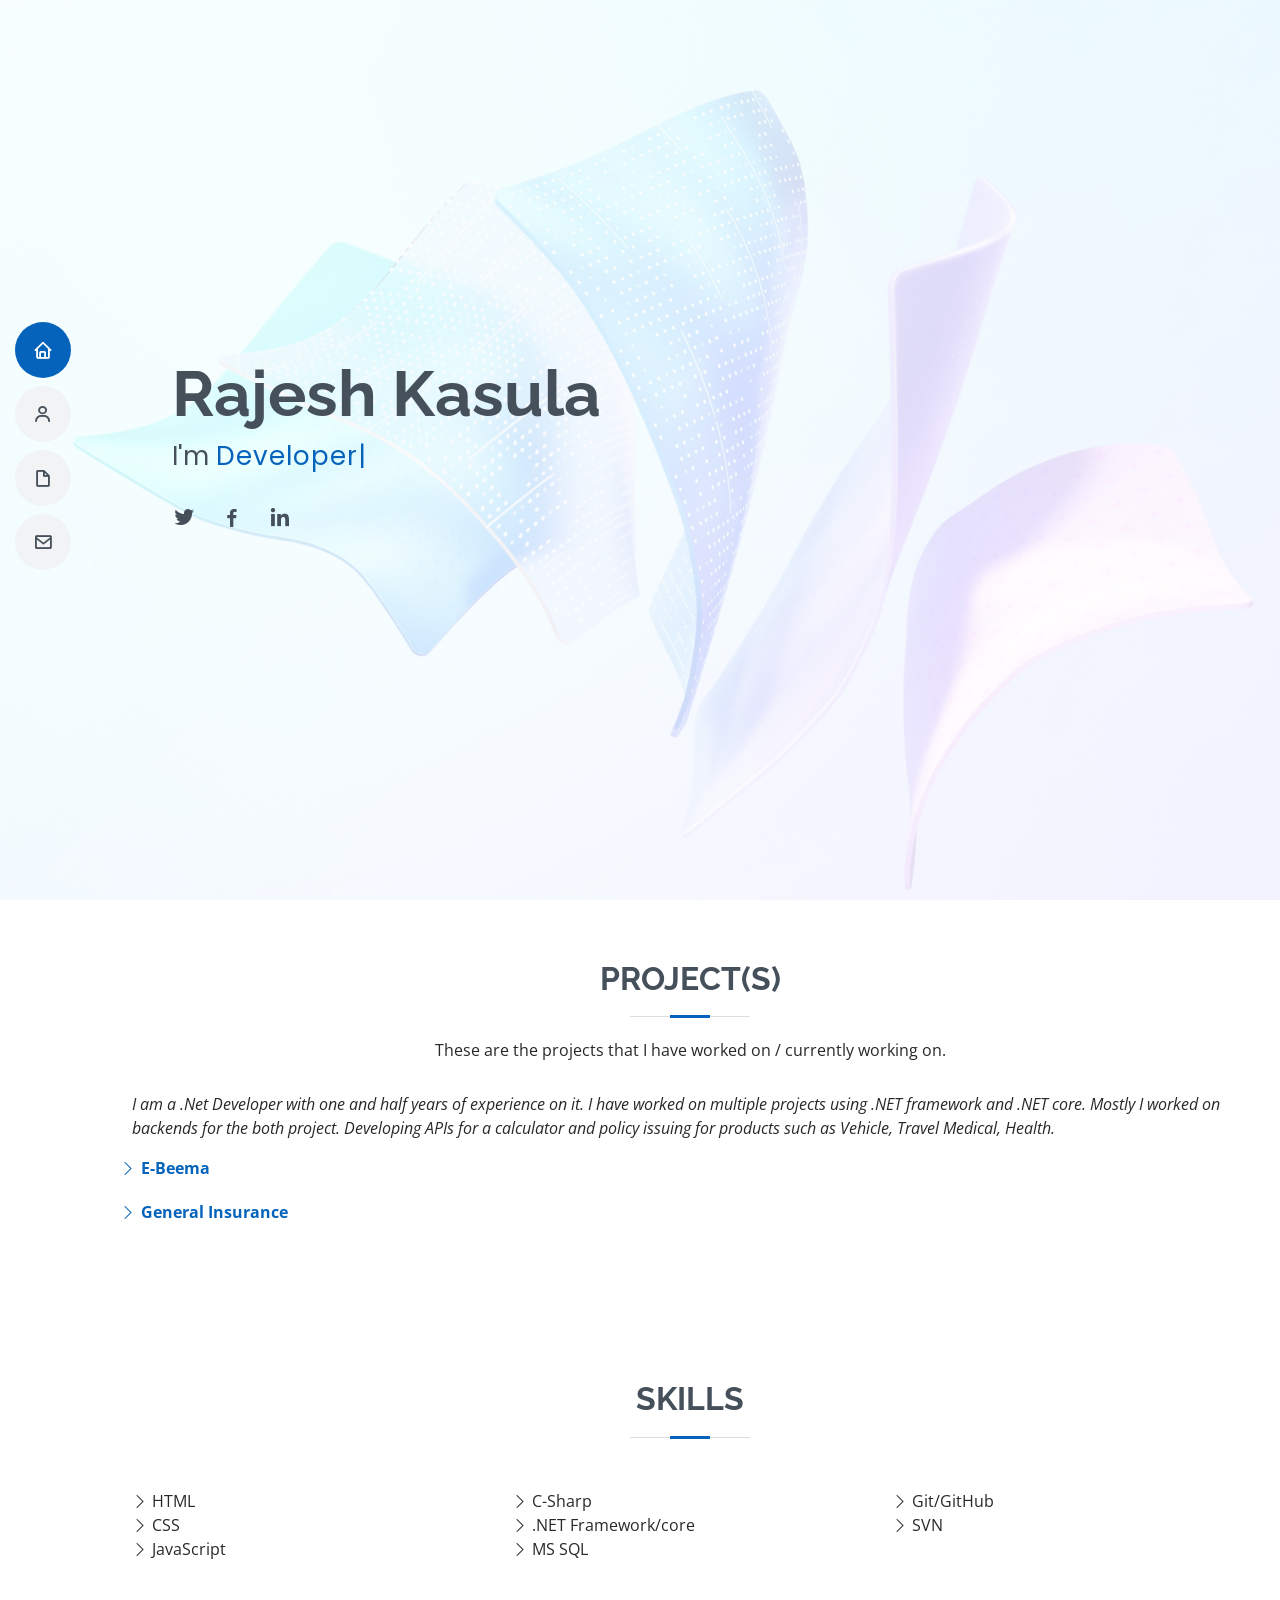
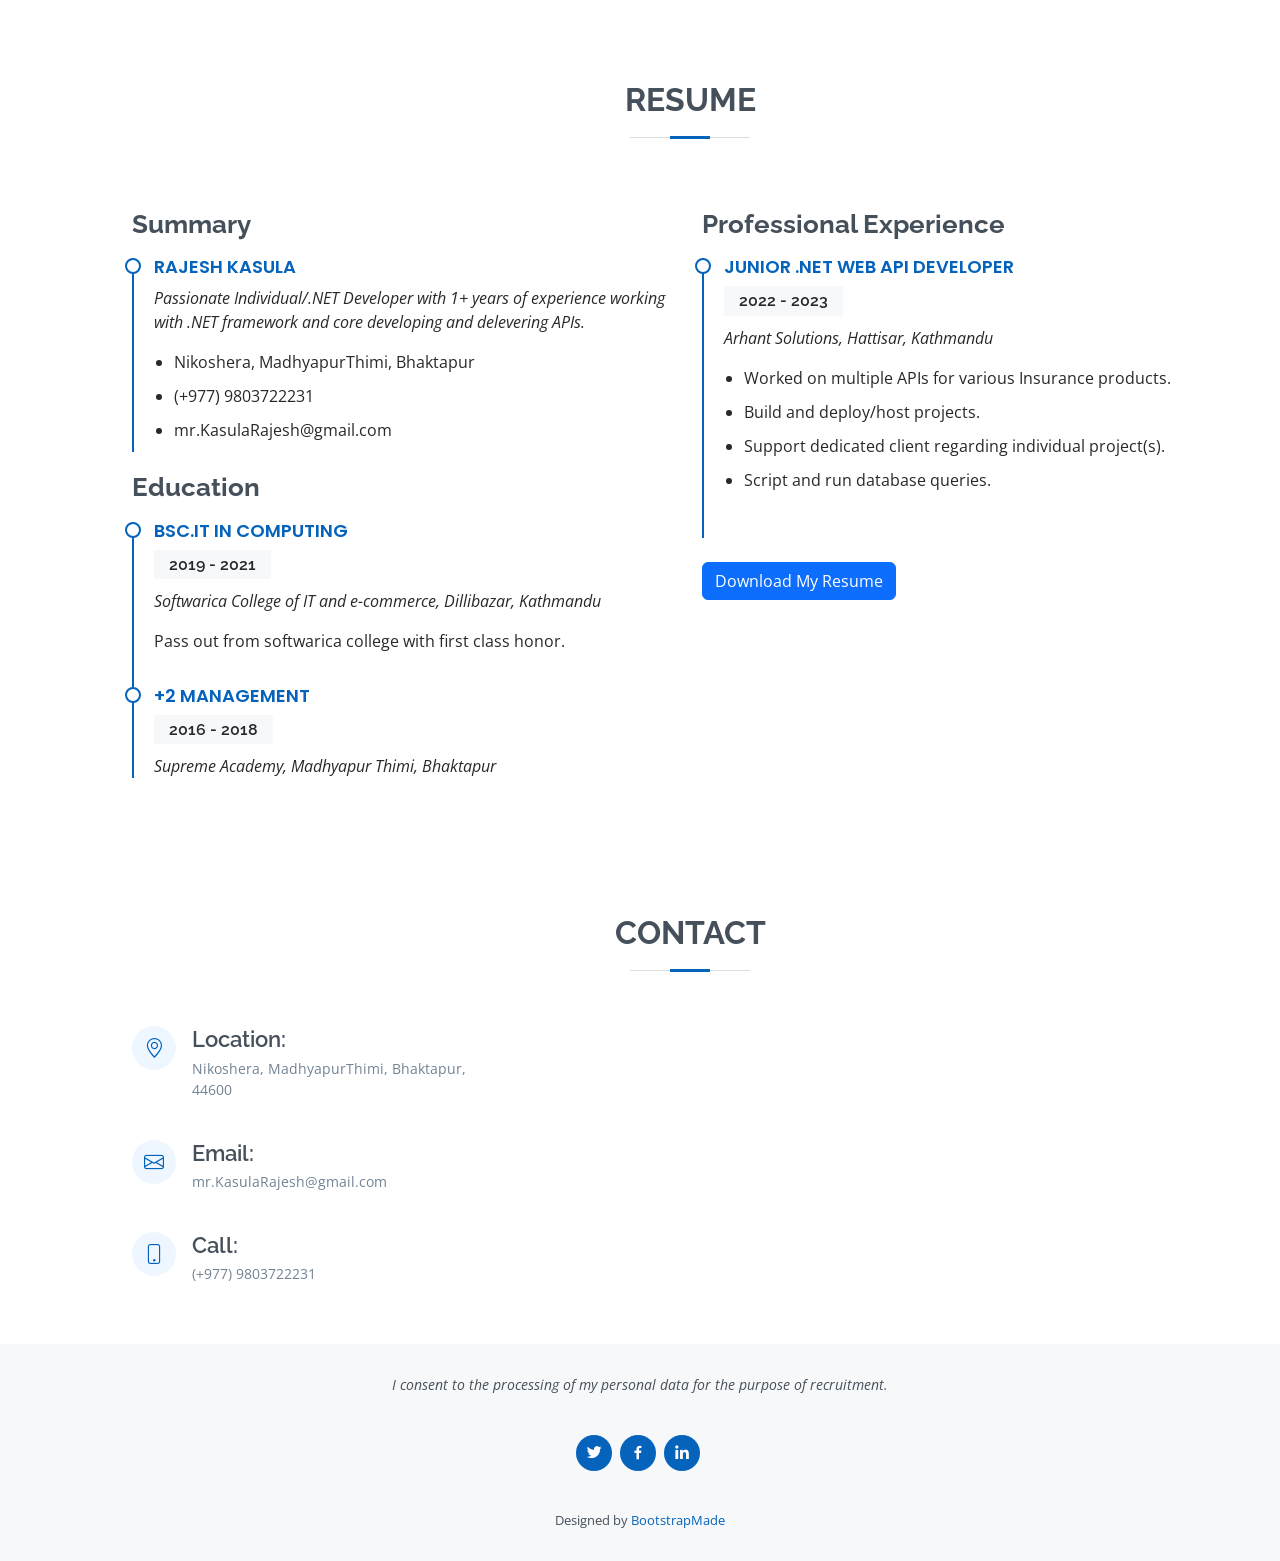
==== index.html @ 51736af3 "Update index.html" ====
﻿<!DOCTYPE html>
<html lang="en">

<head>
    <meta charset="utf-8">
    <meta content="width=device-width, initial-scale=1.0" name="viewport">

    <meta content="" name="description">
    <meta content="" name="keywords">

    <!-- Favicons -->
    <link href="img/favicon.png" rel="icon">
    <link href="img/apple-touch-icon.png" rel="apple-touch-icon">

    <!-- Google Fonts -->
    <link href="https://fonts.googleapis.com/css?family=Open+Sans:300,300i,400,400i,600,600i,700,700i|Raleway:300,300i,400,400i,500,500i,600,600i,700,700i|Poppins:300,300i,400,400i,500,500i,600,600i,700,700i" rel="stylesheet">

    <!-- Vendor CSS Files -->
    <link href="vendor/aos/aos.css" rel="stylesheet">
    <link href="vendor/bootstrap/css/bootstrap.min.css" rel="stylesheet">
    <link href="vendor/bootstrap-icons/bootstrap-icons.css" rel="stylesheet">
    <link href="vendor/boxicons/css/boxicons.min.css" rel="stylesheet">
    <link href="vendor/glightbox/css/glightbox.min.css" rel="stylesheet">
    <link href="vendor/swiper/swiper-bundle.min.css" rel="stylesheet">

    <!-- Template Main CSS File -->
    <link href="css/style.css" rel="stylesheet">
</head>

<body>
    <header id="header" class="d-flex flex-column justify-content-center">

        <nav id="navbar" class="navbar nav-menu">
            <ul>
                <li><a href="#hero" class="nav-link scrollto active"><i class="bx bx-home"></i> <span>Home</span></a></li>
                <li><a href="#about" class="nav-link scrollto"><i class="bx bx-user"></i> <span>Project(s)</span></a></li>
                <li><a href="#resume" class="nav-link scrollto"><i class="bx bx-file-blank"></i> <span>Resume</span></a></li>
                <li><a href="#contact" class="nav-link scrollto"><i class="bx bx-envelope"></i> <span>Contact</span></a></li>
            </ul>
        </nav><!-- .nav-menu -->

    </header><!-- End Header -->
    <!-- ======= Hero Section ======= -->
    <section id="hero" class="d-flex flex-column justify-content-center">
        <div class="container" data-aos="zoom-in" data-aos-delay="100">
            <h1>Rajesh Kasula</h1>
            <p>I'm <span class="typed" data-typed-items="Developer"></span></p>
            <div class="social-links">
                <a href="https://twitter.com/Lakhey43135664" class="twitter"><i class="bx bxl-twitter"></i></a>
                <a href="https://www.facebook.com/razzesh.kasula.3/" class="facebook"><i class="bx bxl-facebook"></i></a>
                <a href="https://www.linkedin.com/in/rajesh-kasula-117a1019a/" class="linkedin"><i class="bx bxl-linkedin"></i></a>
            </div>
        </div>
    </section><!-- End Hero -->

    <main id="main">

        <!-- ======= About Section ======= -->
        <section id="about" class="about">
            <div class="container" data-aos="fade-up">

                <div class="section-title">
                    <h2>Project(s)</h2>
                    <p>These are the projects that I have worked on / currently working on.</p>
                </div>

                <div class="row">
                    <div class="col-lg-12 pt-4 pt-lg-0 content">
                        <p class="fst-italic">
                            I am a .Net Developer with one and half years of experience on it. I have worked on multiple projects using .NET framework and .NET core. 
                            Mostly I worked on backends for the both project. Developing APIs for a calculator and policy issuing for products such as Vehicle, Travel Medical, Health.
                        </p>
                        <div class="row">
                            <ul>
                                <li><i class="bi bi-chevron-right"></i> <strong><a href="https://ebeema.com/about">E-Beema</a></strong></li>
                                <li><i class="bi bi-chevron-right"></i> <strong><a href="http://103.90.87.117:1000/">General Insurance</a></strong></li>
                            </ul>
                        </div>
                    </div>
                </div>

            </div>
        </section><!-- End About Section -->
        <!-- ======= Skills Section ======= -->
        <section id="skills" class="skills section-bg">
            <div class="container" data-aos="fade-up">
                <div class="section-title">
                    <h2>Skills</h2>
                </div>
                <div class="row skills-content">

                    <div class="col-lg-4">

                        <div class="bi bi-chevron-right">
                            <span class="skill">HTML</span>
                        </div>

                        <div class="bi bi-chevron-right">
                            <span class="skill">CSS</span>
                        </div>

                        <div class="bi bi-chevron-right">
                            <span class="skill">JavaScript</span>
                        </div>

                    </div>

                    <div class="col-lg-4">

                        <div class="bi bi-chevron-right">
                            <span class="skill">C-Sharp</span>
                        </div>

                        <div class="bi bi-chevron-right">
                            <span class="skill">.NET Framework/core</span>
                        </div>

                        <div class="bi bi-chevron-right">
                            <span class="skill">MS SQL</span>
                        </div>

                    </div>

                    <div class="col-lg-4">

                        <div class="bi bi-chevron-right">
                            <span class="skill">Git/GitHub</span>
                        </div>

                        <div class="bi bi-chevron-right">
                            <span class="skill">SVN</span>
                        </div>

                    </div>

                </div>

            </div>
        </section><!-- End Skills Section -->
        <!-- ======= Resume Section ======= -->
        <section id="resume" class="resume">
            <div class="container" data-aos="fade-up">

                <div class="section-title">
                    <h2>Resume</h2>
                </div>

                <div class="row">
                    <div class="col-lg-6">
                        <h3 class="resume-title">Summary</h3>
                        <div class="resume-item pb-0">
                            <h4>Rajesh Kasula</h4>
                            <p><em>Passionate Individual/.NET Developer with 1+ years of experience working with .NET framework and core developing and delevering APIs.</em></p>
                            <ul>
                                <li>Nikoshera, MadhyapurThimi, Bhaktapur</li>
                                <li>(+977) 9803722231</li>
                                <li>mr.KasulaRajesh@gmail.com</li>
                            </ul>
                        </div>

                        <h3 class="resume-title">Education</h3>
                        <div class="resume-item">
                            <h4>Bsc.IT in Computing</h4>
                            <h5>2019 - 2021</h5>
                            <p><em>Softwarica College of IT and e-commerce, Dillibazar, Kathmandu</em></p>
                            <p>Pass out from softwarica college with first class honor.</p>
                        </div>
                        <div class="resume-item">
                            <h4>+2 Management</h4>
                            <h5>2016 - 2018</h5>
                            <p><em>Supreme Academy, Madhyapur Thimi, Bhaktapur</em></p>
                        </div>
                    </div>
                    <div class="col-lg-6">
                        <h3 class="resume-title">Professional Experience</h3>
                        <div class="resume-item">
                            <h4>Junior .Net Web API developer</h4>
                            <h5>2022 - 2023</h5>
                            <p><em>Arhant Solutions, Hattisar, Kathmandu </em></p>
                            <ul>
                                <li>Worked on multiple APIs for various Insurance products.</li>
                                <li>Build and deploy/host projects. </li>
                                <li>Support dedicated client regarding individual project(s).</li>
                                <li>Script and run database queries.</li>
                            </ul>
                        </div>
                        <br/>
                        <a class="btn btn-primary" target="_blank" href="../staticfiles/RajeshKasula(resume).pdf" rel="noopener noreferrer">Download My Resume</a>
                    </div>                                            
                    </div>
                </div>

            </div>
        </section><!-- End Resume Section -->
        <!-- ======= Contact Section ======= -->
        <section id="contact" class="contact">
            <div class="container" data-aos="fade-up">

                <div class="section-title">
                    <h2>Contact</h2>
                </div>

                <div class="row mt-1">

                    <div class="col-lg-4">
                        <div class="info">
                            <div class="address">
                                <i class="bi bi-geo-alt"></i>
                                <h4>Location:</h4>
                                <p>Nikoshera, MadhyapurThimi, Bhaktapur, 44600</p>
                            </div>

                            <div class="email">
                                <i class="bi bi-envelope"></i>
                                <h4>Email:</h4>
                                <p>mr.KasulaRajesh@gmail.com</p>
                            </div>

                            <div class="phone">
                                <i class="bi bi-phone"></i>
                                <h4>Call:</h4>
                                <p>(+977) 9803722231</p>
                            </div>

                        </div>

                    </div>
                </div>

            </div>
        </section><!-- End Contact Section -->

    </main><!-- End #main -->
    <!-- ======= Footer ======= -->
    <footer id="footer">
        <div class="container">
            <p>I consent to the processing of my personal data for the purpose of recruitment.</p>
            <div class="social-links">
                <a href="https://twitter.com/Lakhey43135664" class="twitter"><i class="bx bxl-twitter"></i></a>
                <a href="https://www.facebook.com/razzesh.kasula.3/" class="facebook"><i class="bx bxl-facebook"></i></a>
                <a href="https://www.linkedin.com/in/rajesh-kasula-117a1019a/" class="linkedin"><i class="bx bxl-linkedin"></i></a>
            </div>

            <div class="credits">
                Designed by <a href="https://bootstrapmade.com/">BootstrapMade</a>
            </div>
        </div>
    </footer><!-- End Footer -->

    <div id="preloader"></div>
    <a href="#" class="back-to-top d-flex align-items-center justify-content-center"><i class="bi bi-arrow-up-short"></i></a>

    <!-- Vendor JS Files -->
    <script src="vendor/purecounter/purecounter_vanilla.js"></script>
    <script src="vendor/aos/aos.js"></script>
    <script src="vendor/bootstrap/js/bootstrap.bundle.min.js"></script>
    <script src="vendor/glightbox/js/glightbox.min.js"></script>
    <script src="vendor/isotope-layout/isotope.pkgd.min.js"></script>
    <script src="vendor/swiper/swiper-bundle.min.js"></script>
    <script src="vendor/typed.js/typed.umd.js"></script>
    <script src="vendor/waypoints/noframework.waypoints.js"></script>
    <script src="vendor/php-email-form/validate.js"></script>

    <!-- Template Main JS File -->
    <script src="js/main.js"></script>

</body>

</html>
---- css/style.css ----
/**
* Template Name: MyResume
* Updated: Jun 13 2023 with Bootstrap v5.3.0
* Template URL: https://bootstrapmade.com/free-html-bootstrap-template-my-resume/
* Author: BootstrapMade.com
* License: https://bootstrapmade.com/license/
*/

/*--------------------------------------------------------------
# General
--------------------------------------------------------------*/
body {
  font-family: "Open Sans", sans-serif;
  color: #272829;
}

a {
  color: #0563bb;
  text-decoration: none;
}

a:hover {
  color: #067ded;
  text-decoration: none;
}

h1,
h2,
h3,
h4,
h5,
h6 {
  font-family: "Raleway", sans-serif;
}

/*--------------------------------------------------------------
# Back to top button
--------------------------------------------------------------*/
.back-to-top {
  position: fixed;
  visibility: hidden;
  opacity: 0;
  right: 15px;
  bottom: 15px;
  z-index: 996;
  background: #0563bb;
  width: 40px;
  height: 40px;
  border-radius: 50px;
  transition: all 0.4s;
}

.back-to-top i {
  font-size: 28px;
  color: #fff;
  line-height: 0;
}

.back-to-top:hover {
  background: #0678e3;
  color: #fff;
}

.back-to-top.active {
  visibility: visible;
  opacity: 1;
}

/*--------------------------------------------------------------
# Preloader
--------------------------------------------------------------*/
#preloader {
  position: fixed;
  top: 0;
  left: 0;
  right: 0;
  bottom: 0;
  z-index: 9999;
  overflow: hidden;
  background: #fff;
}

#preloader:before {
  content: "";
  position: fixed;
  top: calc(50% - 30px);
  left: calc(50% - 30px);
  border: 6px solid #0563bb;
  border-top-color: #fff;
  border-bottom-color: #fff;
  border-radius: 50%;
  width: 60px;
  height: 60px;
  animation: animate-preloader 1s linear infinite;
}

@keyframes animate-preloader {
  0% {
    transform: rotate(0deg);
  }

  100% {
    transform: rotate(360deg);
  }
}

/*--------------------------------------------------------------
# Disable aos animation delay on mobile devices
--------------------------------------------------------------*/
@media screen and (max-width: 768px) {
  [data-aos-delay] {
    transition-delay: 0 !important;
  }
}

/*--------------------------------------------------------------
# Header
--------------------------------------------------------------*/
#header {
  position: fixed;
  top: 0;
  left: 0;
  bottom: 0;
  z-index: 9997;
  transition: all 0.5s;
  padding: 15px;
  overflow-y: auto;
}

@media (max-width: 991px) {
  #header {
    width: 300px;
    background: #fff;
    border-right: 1px solid #e6e9ec;
    left: -300px;
  }
}

@media (min-width: 991px) {
  #main {
    margin-left: 100px;
  }
}

/*--------------------------------------------------------------
# Navigation Menu
--------------------------------------------------------------*/
/**
* Desktop Navigation 
*/
.nav-menu {
  padding: 0;
  display: block;
}

.nav-menu * {
  margin: 0;
  padding: 0;
  list-style: none;
}

.nav-menu>ul>li {
  position: relative;
  white-space: nowrap;
}

.nav-menu a,
.nav-menu a:focus {
  display: flex;
  align-items: center;
  color: #45505b;
  padding: 10px 18px;
  margin-bottom: 8px;
  transition: 0.3s;
  font-size: 15px;
  border-radius: 50px;
  background: #f2f3f5;
  height: 56px;
  width: 100%;
  overflow: hidden;
  transition: 0.3s;
}

.nav-menu a i,
.nav-menu a:focus i {
  font-size: 20px;
}

.nav-menu a span,
.nav-menu a:focus span {
  padding: 0 5px 0 7px;
  color: #45505b;
}

@media (min-width: 992px) {

  .nav-menu a,
  .nav-menu a:focus {
    width: 56px;
  }

  .nav-menu a span,
  .nav-menu a:focus span {
    display: none;
    color: #fff;
  }
}

.nav-menu a:hover,
.nav-menu .active,
.nav-menu .active:focus,
.nav-menu li:hover>a {
  color: #fff;
  background: #0563bb;
}

.nav-menu a:hover span,
.nav-menu .active span,
.nav-menu .active:focus span,
.nav-menu li:hover>a span {
  color: #fff;
}

.nav-menu a:hover,
.nav-menu li:hover>a {
  width: 100%;
  color: #fff;
}

.nav-menu a:hover span,
.nav-menu li:hover>a span {
  display: block;
}

/**
* Mobile Navigation 
*/
.mobile-nav-toggle {
  position: fixed;
  right: 10px;
  top: 10px;
  z-index: 9998;
  border: 0;
  background: none;
  font-size: 28px;
  transition: all 0.4s;
  outline: none !important;
  line-height: 0;
  cursor: pointer;
  border-radius: 50px;
  padding: 5px;
}

.mobile-nav-toggle i {
  color: #45505b;
}

.mobile-nav-active {
  overflow: hidden;
}

.mobile-nav-active #header {
  left: 0;
}

.mobile-nav-active .mobile-nav-toggle {
  color: #fff;
  background-color: #0563bb;
}

/*--------------------------------------------------------------
# Hero Section
--------------------------------------------------------------*/
#hero {
  width: 100%;
  height: 100vh;
  background: url("../img/hero-bg-2.jpg") top right no-repeat;
  background-size: cover;
  position: relative;
}

@media (min-width: 992px) {
  #hero {
    padding-left: 160px;
  }
}

#hero:before {
  content: "";
  background: rgba(255, 255, 255, 0.8);
  position: absolute;
  bottom: 0;
  top: 0;
  left: 0;
  right: 0;
}

#hero h1 {
  margin: 0;
  font-size: 64px;
  font-weight: 700;
  line-height: 56px;
  color: #45505b;
}

#hero p {
  color: #45505b;
  margin: 15px 0 0 0;
  font-size: 26px;
  font-family: "Poppins", sans-serif;
}

#hero p span {
  color: #0563bb;
  letter-spacing: 1px;
}

#hero .social-links {
  margin-top: 30px;
}

#hero .social-links a {
  font-size: 24px;
  display: inline-block;
  color: #45505b;
  line-height: 1;
  margin-right: 20px;
  transition: 0.3s;
}

#hero .social-links a:hover {
  color: #0563bb;
}

@media (max-width: 992px) {
  #hero {
    text-align: center;
  }

  #hero h1 {
    font-size: 32px;
    line-height: 36px;
  }

  #hero p {
    margin-top: 10px;
    font-size: 20px;
    line-height: 24px;
  }
}

/*--------------------------------------------------------------
# Sections General
--------------------------------------------------------------*/
section {
  padding: 60px 0;
  overflow: hidden;
}

.section-title {
  text-align: center;
  padding-bottom: 30px;
}

.section-title h2 {
  font-size: 32px;
  font-weight: bold;
  text-transform: uppercase;
  margin-bottom: 20px;
  padding-bottom: 20px;
  position: relative;
  color: #45505b;
}

.section-title h2::before {
  content: "";
  position: absolute;
  display: block;
  width: 120px;
  height: 1px;
  background: #ddd;
  bottom: 1px;
  left: calc(50% - 60px);
}

.section-title h2::after {
  content: "";
  position: absolute;
  display: block;
  width: 40px;
  height: 3px;
  background: #0563bb;
  bottom: 0;
  left: calc(50% - 20px);
}

.section-title p {
  margin-bottom: 0;
}

/*--------------------------------------------------------------
# About
--------------------------------------------------------------*/
.about .content h3 {
  font-weight: 700;
  font-size: 26px;
  color: #728394;
}

.about .content ul {
  list-style: none;
  padding: 0;
}

.about .content ul li {
  margin-bottom: 20px;
  display: flex;
  align-items: center;
}

.about .content ul strong {
  margin-right: 10px;
}

.about .content ul i {
  font-size: 16px;
  margin-right: 5px;
  color: #0563bb;
  line-height: 0;
}

.about .content p:last-child {
  margin-bottom: 0;
}

/*--------------------------------------------------------------
# Facts
--------------------------------------------------------------*/
.facts .count-box {
  padding: 30px 30px 25px 30px;
  margin-top: 30px;
  width: 100%;
  position: relative;
  text-align: center;
  background: #fff;
}

.facts .count-box i {
  position: absolute;
  top: -25px;
  left: 50%;
  transform: translateX(-50%);
  font-size: 24px;
  background: #0563bb;
  color: #fff;
  border-radius: 50px;
  display: inline-flex;
  align-items: center;
  justify-content: center;
  width: 48px;
  height: 48px;
}

.facts .count-box span {
  font-size: 36px;
  display: block;
  font-weight: 600;
  color: #011426;
}

.facts .count-box p {
  padding: 0;
  margin: 0;
  font-family: "Raleway", sans-serif;
  font-size: 14px;
}

/*--------------------------------------------------------------
# Akills
--------------------------------------------------------------*/
.skills .progress {
  height: 40px;
  display: block;
  background: none;
  border-radius: 0;
}

.skills .progress .skill {
  padding: 10px 0px;
  margin: 0;
  text-transform: uppercase;
  display: block;
  font-weight: 700;
  font-family: "Poppins", sans-serif;
  color: #45505b;
}

.skills .progress .skill .val {
  float: right;
  font-style: normal;
}

.skills .progress-bar-wrap {
  background: #f2f3f5;
}

.skills .progress-bar {
  width: 1px;
  height: 10px;
  transition: 0.9s;
  background-color: #0563bb;
}

/*--------------------------------------------------------------
# Resume
--------------------------------------------------------------*/
.resume .resume-title {
  font-size: 26px;
  font-weight: 700;
  margin-top: 20px;
  margin-bottom: 20px;
  color: #45505b;
}

.resume .resume-item {
  padding: 0 0 20px 20px;
  margin-top: -2px;
  border-left: 2px solid #0563bb;
  position: relative;
}

.resume .resume-item h4 {
  line-height: 18px;
  font-size: 18px;
  font-weight: 600;
  text-transform: uppercase;
  font-family: "Poppins", sans-serif;
  color: #0563bb;
  margin-bottom: 10px;
}

.resume .resume-item h5 {
  font-size: 16px;
  background: #f7f8f9;
  padding: 5px 15px;
  display: inline-block;
  font-weight: 600;
  margin-bottom: 10px;
}

.resume .resume-item ul {
  padding-left: 20px;
}

.resume .resume-item ul li {
  padding-bottom: 10px;
}

.resume .resume-item:last-child {
  padding-bottom: 0;
}

.resume .resume-item::before {
  content: "";
  position: absolute;
  width: 16px;
  height: 16px;
  border-radius: 50px;
  left: -9px;
  top: 0;
  background: #fff;
  border: 2px solid #0563bb;
}

/*--------------------------------------------------------------
# Portfolio
--------------------------------------------------------------*/
.portfolio .portfolio-item {
  margin-bottom: 30px;
}

.portfolio #portfolio-flters {
  padding: 0;
  margin: 0 auto 25px auto;
  list-style: none;
  text-align: center;
  background: #fff;
  border-radius: 50px;
  padding: 2px 15px;
}

.portfolio #portfolio-flters li {
  cursor: pointer;
  display: inline-block;
  padding: 10px 15px;
  font-size: 14px;
  font-weight: 600;
  line-height: 1;
  text-transform: uppercase;
  color: #272829;
  margin-bottom: 5px;
  transition: all 0.3s ease-in-out;
}

.portfolio #portfolio-flters li:hover,
.portfolio #portfolio-flters li.filter-active {
  color: #0563bb;
}

.portfolio #portfolio-flters li:last-child {
  margin-right: 0;
}

.portfolio .portfolio-wrap {
  transition: 0.3s;
  position: relative;
  overflow: hidden;
  z-index: 1;
  background: rgba(69, 80, 91, 0.8);
}

.portfolio .portfolio-wrap::before {
  content: "";
  background: rgba(255, 255, 255, 0.7);
  position: absolute;
  left: 30px;
  right: 30px;
  top: 30px;
  bottom: 30px;
  transition: all ease-in-out 0.3s;
  z-index: 2;
  opacity: 0;
}

.portfolio .portfolio-wrap .portfolio-info {
  opacity: 0;
  position: absolute;
  top: 0;
  left: 0;
  right: 0;
  bottom: 0;
  text-align: center;
  z-index: 3;
  transition: all ease-in-out 0.3s;
  display: flex;
  flex-direction: column;
  justify-content: center;
  align-items: center;
}

.portfolio .portfolio-wrap .portfolio-info::before {
  display: block;
  content: "";
  width: 48px;
  height: 48px;
  position: absolute;
  top: 35px;
  left: 35px;
  border-top: 3px solid #d7dce1;
  border-left: 3px solid #d7dce1;
  transition: all 0.5s ease 0s;
  z-index: 9994;
}

.portfolio .portfolio-wrap .portfolio-info::after {
  display: block;
  content: "";
  width: 48px;
  height: 48px;
  position: absolute;
  bottom: 35px;
  right: 35px;
  border-bottom: 3px solid #d7dce1;
  border-right: 3px solid #d7dce1;
  transition: all 0.5s ease 0s;
  z-index: 9994;
}

.portfolio .portfolio-wrap .portfolio-info h4 {
  font-size: 20px;
  color: #45505b;
  font-weight: 600;
}

.portfolio .portfolio-wrap .portfolio-info p {
  color: #45505b;
  font-size: 14px;
  text-transform: uppercase;
  padding: 0;
  margin: 0;
}

.portfolio .portfolio-wrap .portfolio-links {
  text-align: center;
  z-index: 4;
}

.portfolio .portfolio-wrap .portfolio-links a {
  color: #45505b;
  margin: 0 2px;
  font-size: 28px;
  display: inline-block;
  transition: 0.3s;
}

.portfolio .portfolio-wrap .portfolio-links a:hover {
  color: #148af9;
}

.portfolio .portfolio-wrap:hover::before {
  top: 0;
  left: 0;
  right: 0;
  bottom: 0;
  opacity: 1;
}

.portfolio .portfolio-wrap:hover .portfolio-info {
  opacity: 1;
}

.portfolio .portfolio-wrap:hover .portfolio-info::before {
  top: 15px;
  left: 15px;
}

.portfolio .portfolio-wrap:hover .portfolio-info::after {
  bottom: 15px;
  right: 15px;
}

/*--------------------------------------------------------------
# Portfolio Details
--------------------------------------------------------------*/
.portfolio-details {
  padding-top: 40px;
}

.portfolio-details .portfolio-details-slider img {
  width: 100%;
}

.portfolio-details .portfolio-details-slider .swiper-pagination {
  margin-top: 20px;
  position: relative;
}

.portfolio-details .portfolio-details-slider .swiper-pagination .swiper-pagination-bullet {
  width: 12px;
  height: 12px;
  background-color: #fff;
  opacity: 1;
  border: 1px solid #0563bb;
}

.portfolio-details .portfolio-details-slider .swiper-pagination .swiper-pagination-bullet-active {
  background-color: #0563bb;
}

.portfolio-details .portfolio-info {
  padding: 30px;
  box-shadow: 0px 0 30px rgba(69, 80, 91, 0.08);
}

.portfolio-details .portfolio-info h3 {
  font-size: 22px;
  font-weight: 700;
  margin-bottom: 20px;
  padding-bottom: 20px;
  border-bottom: 1px solid #eee;
}

.portfolio-details .portfolio-info ul {
  list-style: none;
  padding: 0;
  font-size: 15px;
}

.portfolio-details .portfolio-info ul li+li {
  margin-top: 10px;
}

.portfolio-details .portfolio-description {
  padding-top: 30px;
}

.portfolio-details .portfolio-description h2 {
  font-size: 26px;
  font-weight: 700;
  margin-bottom: 20px;
}

.portfolio-details .portfolio-description p {
  padding: 0;
}

/*--------------------------------------------------------------
# Services
--------------------------------------------------------------*/
.services .icon-box {
  text-align: center;
  padding: 70px 20px 80px 20px;
  transition: all ease-in-out 0.3s;
  background: #fff;
  box-shadow: 0px 5px 90px 0px rgba(110, 123, 131, 0.05);
}

.services .icon-box .icon {
  margin: 0 auto;
  width: 100px;
  height: 100px;
  display: flex;
  align-items: center;
  justify-content: center;
  transition: ease-in-out 0.3s;
  position: relative;
}

.services .icon-box .icon i {
  font-size: 36px;
  transition: 0.5s;
  position: relative;
}

.services .icon-box .icon svg {
  position: absolute;
  top: 0;
  left: 0;
}

.services .icon-box .icon svg path {
  transition: 0.5s;
  fill: #f5f5f5;
}

.services .icon-box h4 {
  font-weight: 600;
  margin: 10px 0 15px 0;
  font-size: 22px;
}

.services .icon-box h4 a {
  color: #45505b;
  transition: ease-in-out 0.3s;
}

.services .icon-box p {
  line-height: 24px;
  font-size: 14px;
  margin-bottom: 0;
}

.services .icon-box:hover {
  border-color: #fff;
  box-shadow: 0px 0 35px 0 rgba(0, 0, 0, 0.08);
}

.services .iconbox-blue i {
  color: #47aeff;
}

.services .iconbox-blue:hover .icon i {
  color: #fff;
}

.services .iconbox-blue:hover .icon path {
  fill: #47aeff;
}

.services .iconbox-orange i {
  color: #ffa76e;
}

.services .iconbox-orange:hover .icon i {
  color: #fff;
}

.services .iconbox-orange:hover .icon path {
  fill: #ffa76e;
}

.services .iconbox-pink i {
  color: #e80368;
}

.services .iconbox-pink:hover .icon i {
  color: #fff;
}

.services .iconbox-pink:hover .icon path {
  fill: #e80368;
}

.services .iconbox-yellow i {
  color: #ffbb2c;
}

.services .iconbox-yellow:hover .icon i {
  color: #fff;
}

.services .iconbox-yellow:hover .icon path {
  fill: #ffbb2c;
}

.services .iconbox-red i {
  color: #ff5828;
}

.services .iconbox-red:hover .icon i {
  color: #fff;
}

.services .iconbox-red:hover .icon path {
  fill: #ff5828;
}

.services .iconbox-teal i {
  color: #11dbcf;
}

.services .iconbox-teal:hover .icon i {
  color: #fff;
}

.services .iconbox-teal:hover .icon path {
  fill: #11dbcf;
}

/*--------------------------------------------------------------
# Testimonials
--------------------------------------------------------------*/
.testimonials .section-header {
  margin-bottom: 40px;
}

.testimonials .testimonials-carousel,
.testimonials .testimonials-slider {
  overflow: hidden;
}

.testimonials .testimonial-item {
  text-align: center;
}

.testimonials .testimonial-item .testimonial-img {
  width: 120px;
  border-radius: 50%;
  border: 4px solid #fff;
  margin: 0 auto;
}

.testimonials .testimonial-item h3 {
  font-size: 20px;
  font-weight: bold;
  margin: 10px 0 5px 0;
  color: #111;
}

.testimonials .testimonial-item h4 {
  font-size: 14px;
  color: #999;
  margin: 0 0 15px 0;
}

.testimonials .testimonial-item .quote-icon-left,
.testimonials .testimonial-item .quote-icon-right {
  color: #90c8fc;
  font-size: 26px;
}

.testimonials .testimonial-item .quote-icon-left {
  display: inline-block;
  left: -5px;
  position: relative;
}

.testimonials .testimonial-item .quote-icon-right {
  display: inline-block;
  right: -5px;
  position: relative;
  top: 10px;
}

.testimonials .testimonial-item p {
  font-style: italic;
  margin: 0 auto 15px auto;
}

.testimonials .swiper-pagination {
  margin-top: 20px;
  position: relative;
}

.testimonials .swiper-pagination .swiper-pagination-bullet {
  width: 12px;
  height: 12px;
  background-color: #fff;
  opacity: 1;
  border: 1px solid #0563bb;
}

.testimonials .swiper-pagination .swiper-pagination-bullet-active {
  background-color: #0563bb;
}

@media (min-width: 992px) {
  .testimonials .testimonial-item p {
    width: 80%;
  }
}

/*--------------------------------------------------------------
# Contact
--------------------------------------------------------------*/
.contact .info {
  width: 100%;
  background: #fff;
}

.contact .info i {
  font-size: 20px;
  color: #0563bb;
  float: left;
  width: 44px;
  height: 44px;
  background: #eef7ff;
  display: flex;
  justify-content: center;
  align-items: center;
  border-radius: 50px;
  transition: all 0.3s ease-in-out;
}

.contact .info h4 {
  padding: 0 0 0 60px;
  font-size: 22px;
  font-weight: 600;
  margin-bottom: 5px;
  color: #45505b;
}

.contact .info p {
  padding: 0 0 0 60px;
  margin-bottom: 0;
  font-size: 14px;
  color: #728394;
}

.contact .info .email,
.contact .info .phone {
  margin-top: 40px;
}

.contact .info .email:hover i,
.contact .info .address:hover i,
.contact .info .phone:hover i {
  background: #0563bb;
  color: #fff;
}

.contact .php-email-form {
  width: 100%;
  background: #fff;
}

.contact .php-email-form .form-group {
  padding-bottom: 8px;
}

.contact .php-email-form .error-message {
  display: none;
  color: #fff;
  background: #ed3c0d;
  text-align: left;
  padding: 15px;
  font-weight: 600;
}

.contact .php-email-form .error-message br+br {
  margin-top: 25px;
}

.contact .php-email-form .sent-message {
  display: none;
  color: #fff;
  background: #18d26e;
  text-align: center;
  padding: 15px;
  font-weight: 600;
}

.contact .php-email-form .loading {
  display: none;
  background: #fff;
  text-align: center;
  padding: 15px;
}

.contact .php-email-form .loading:before {
  content: "";
  display: inline-block;
  border-radius: 50%;
  width: 24px;
  height: 24px;
  margin: 0 10px -6px 0;
  border: 3px solid #18d26e;
  border-top-color: #eee;
  animation: animate-loading 1s linear infinite;
}

.contact .php-email-form input,
.contact .php-email-form textarea {
  border-radius: 4px;
  box-shadow: none;
  font-size: 14px;
}

.contact .php-email-form input[type=text],
.contact .php-email-form input[type=email] {
  height: 44px;
}

.contact .php-email-form textarea {
  padding: 10px 12px;
}

.contact .php-email-form button[type=submit] {
  background: #0563bb;
  border: 0;
  padding: 10px 35px;
  color: #fff;
  transition: 0.4s;
  border-radius: 50px;
}

.contact .php-email-form button[type=submit]:hover {
  background: #0678e3;
}

.email-form button[type=submit] {
  background: #0563bb;
  border: 0;
  padding: 10px 35px;
  color: #fff;
  transition: 0.4s;
  border-radius: 50px;
}

.email-form button[type=submit]:hover {
  background: #0678e3;
}

@keyframes animate-loading {
  0% {
    transform: rotate(0deg);
  }

  100% {
    transform: rotate(360deg);
  }
}

/*--------------------------------------------------------------
# Footer
--------------------------------------------------------------*/
#footer {
  background: #f7f8f9;
  color: #45505b;
  font-size: 14px;
  text-align: center;
  padding: 30px 0;
}

#footer h3 {
  font-size: 36px;
  font-weight: 700;
  position: relative;
  font-family: "Poppins", sans-serif;
  padding: 0;
  margin: 0 0 15px 0;
}

#footer p {
  font-size: 15;
  font-style: italic;
  padding: 0;
  margin: 0 0 40px 0;
}

#footer .social-links {
  margin: 0 0 40px 0;
}

#footer .social-links a {
  font-size: 18px;
  display: inline-block;
  background: #0563bb;
  color: #fff;
  line-height: 1;
  padding: 8px 0;
  margin-right: 4px;
  border-radius: 50%;
  text-align: center;
  width: 36px;
  height: 36px;
  transition: 0.3s;
}

#footer .social-links a:hover {
  background: #0678e3;
  color: #fff;
  text-decoration: none;
}

#footer .copyright {
  margin: 0 0 5px 0;
}

#footer .credits {
  font-size: 13px;
}
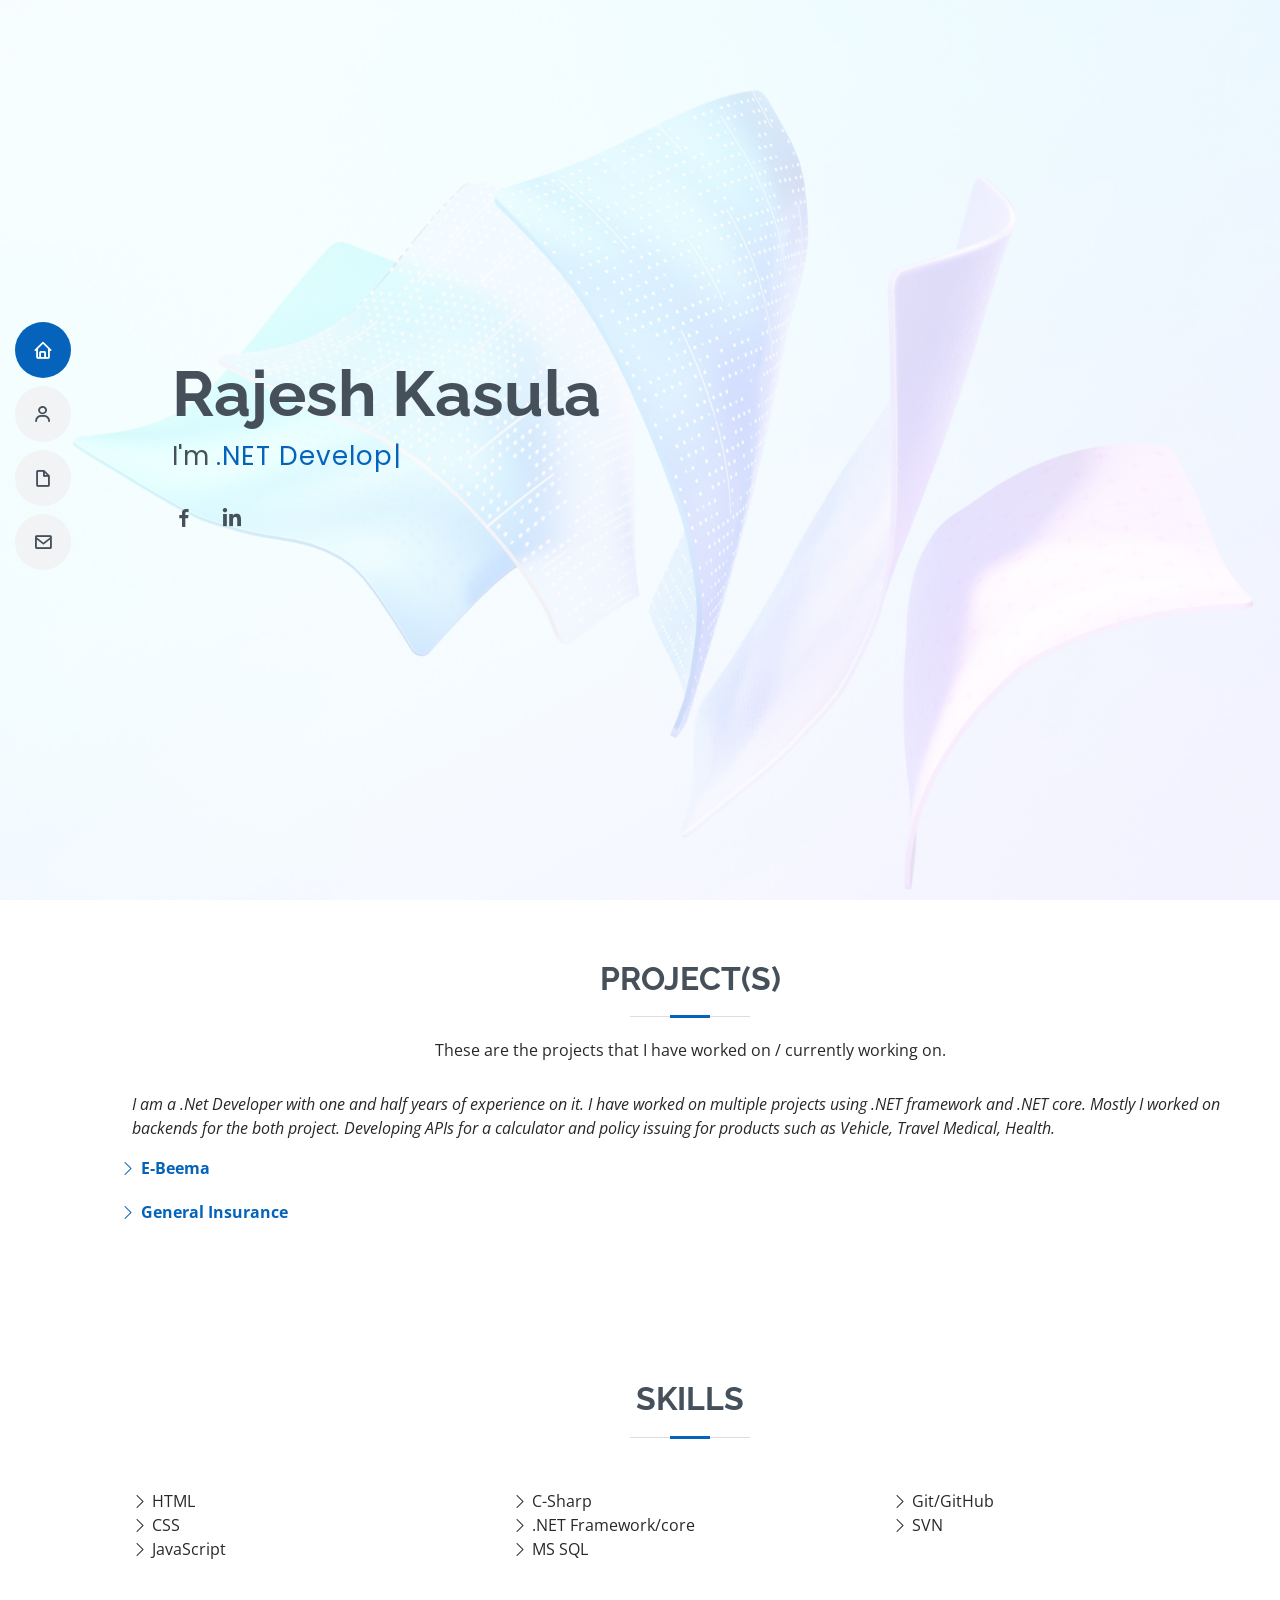
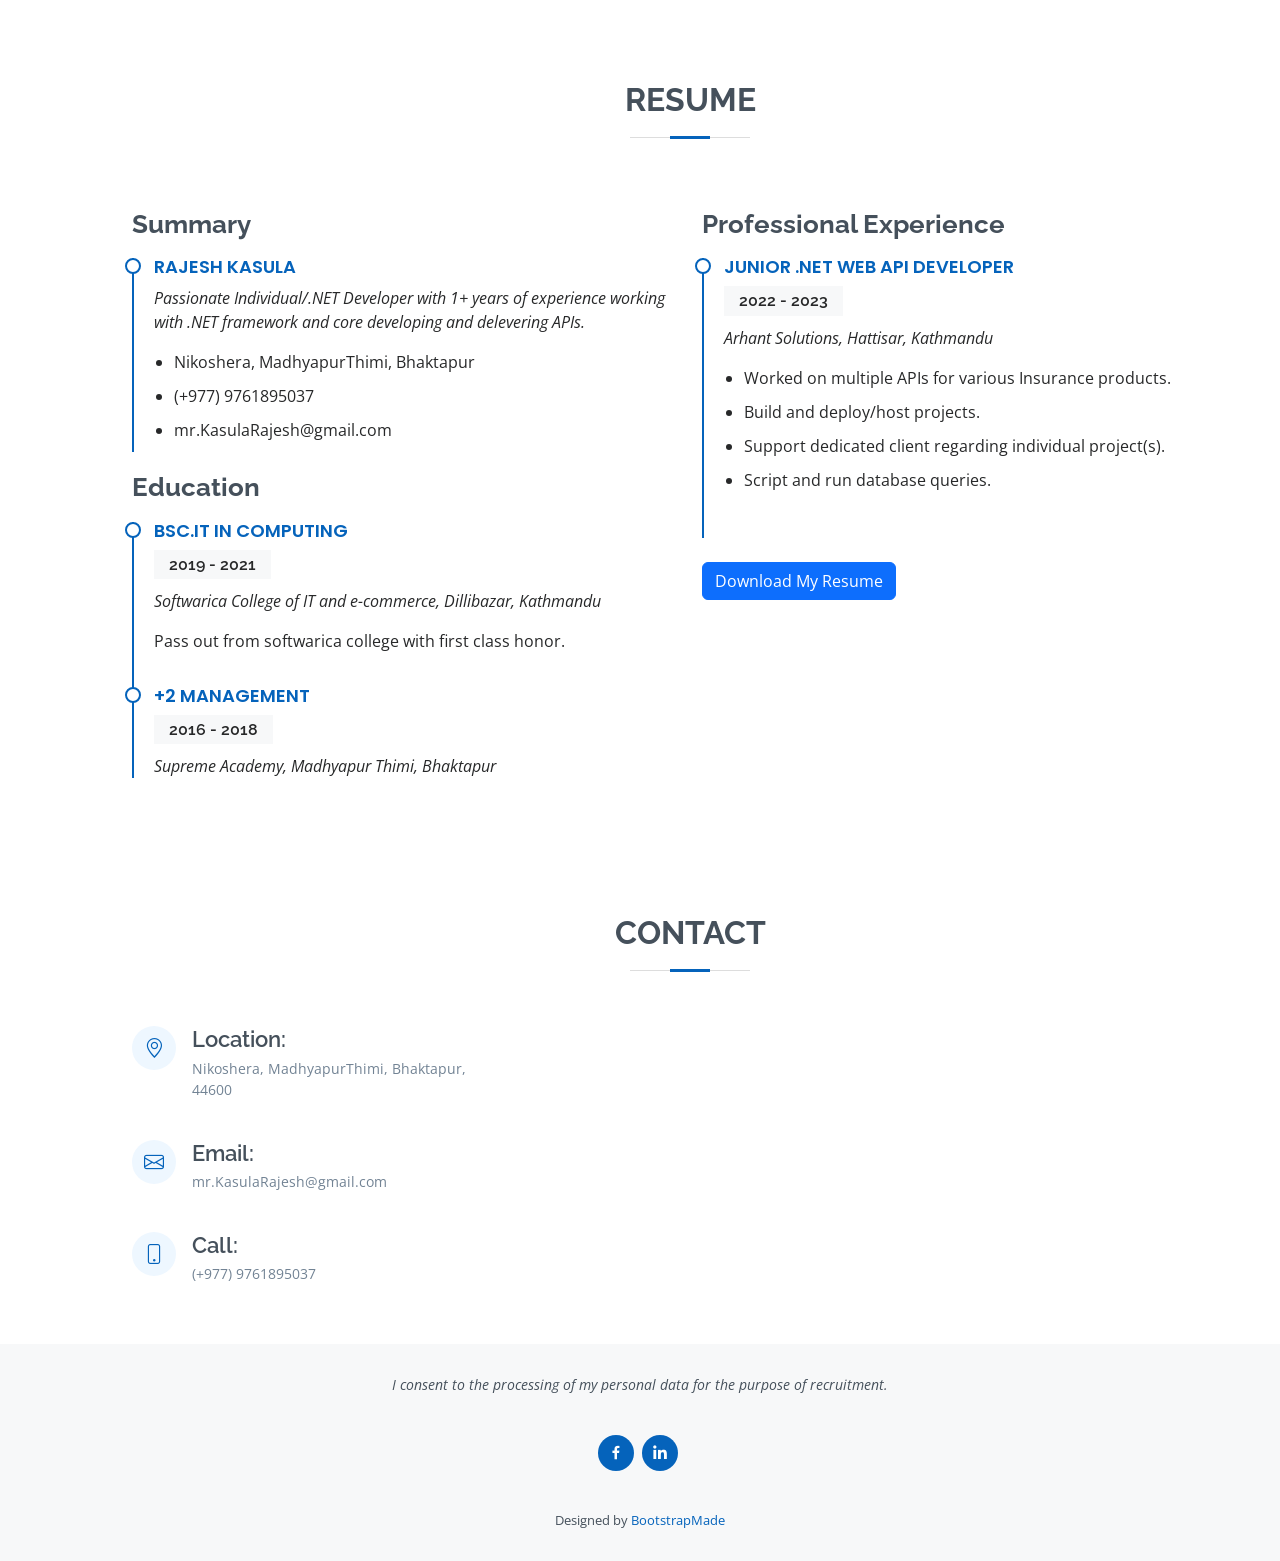
==== commit 15f032c8: "index modified" ====
--- a/index.html
+++ b/index.html
@@ -44,9 +44,9 @@
     <section id="hero" class="d-flex flex-column justify-content-center">
         <div class="container" data-aos="zoom-in" data-aos-delay="100">
             <h1>Rajesh Kasula</h1>
-            <p>I'm <span class="typed" data-typed-items="Developer"></span></p>
+            <p>I'm <span class="typed" data-typed-items=".NET Developer"></span></p>
             <div class="social-links">
-                <a href="https://twitter.com/Lakhey43135664" class="twitter"><i class="bx bxl-twitter"></i></a>
+                <!-- <a href="https://twitter.com/Lakhey43135664" class="twitter"><i class="bx bxl-twitter"></i></a> -->
                 <a href="https://www.facebook.com/razzesh.kasula.3/" class="facebook"><i class="bx bxl-facebook"></i></a>
                 <a href="https://www.linkedin.com/in/rajesh-kasula-117a1019a/" class="linkedin"><i class="bx bxl-linkedin"></i></a>
             </div>
@@ -153,7 +153,7 @@
                             <p><em>Passionate Individual/.NET Developer with 1+ years of experience working with .NET framework and core developing and delevering APIs.</em></p>
                             <ul>
                                 <li>Nikoshera, MadhyapurThimi, Bhaktapur</li>
-                                <li>(+977) 9803722231</li>
+                                <li>(+977) 9761895037</li>
                                 <li>mr.KasulaRajesh@gmail.com</li>
                             </ul>
                         </div>
@@ -185,7 +185,7 @@
                             </ul>
                         </div>
                         <br/>
-                        <a class="btn btn-primary" target="_blank" href="../staticfiles/RajeshKasula(resume).pdf" rel="noopener noreferrer">Download My Resume</a>
+                        <a class="btn btn-primary" target="_blank" href="staticfiles/RajeshKasula(resume).pdf" rel="noopener noreferrer">Download My Resume</a>
                     </div>                                            
                     </div>
                 </div>
@@ -219,7 +219,7 @@
                             <div class="phone">
                                 <i class="bi bi-phone"></i>
                                 <h4>Call:</h4>
-                                <p>(+977) 9803722231</p>
+                                <p>(+977) 9761895037</p>
                             </div>
 
                         </div>
@@ -236,9 +236,9 @@
         <div class="container">
             <p>I consent to the processing of my personal data for the purpose of recruitment.</p>
             <div class="social-links">
-                <a href="https://twitter.com/Lakhey43135664" class="twitter"><i class="bx bxl-twitter"></i></a>
-                <a href="https://www.facebook.com/razzesh.kasula.3/" class="facebook"><i class="bx bxl-facebook"></i></a>
-                <a href="https://www.linkedin.com/in/rajesh-kasula-117a1019a/" class="linkedin"><i class="bx bxl-linkedin"></i></a>
+                <!-- <a href="https://twitter.com/Lakhey43135664" target="_blank" class="twitter"><i class="bx bxl-twitter"></i></a> -->
+                <a href="https://www.facebook.com/razzesh.kasula.3/" target="_blank" class="facebook"><i class="bx bxl-facebook"></i></a>
+                <a href="https://www.linkedin.com/in/rajesh-kasula-117a1019a/" target="_blank" class="linkedin"><i class="bx bxl-linkedin"></i></a>
             </div>
 
             <div class="credits">
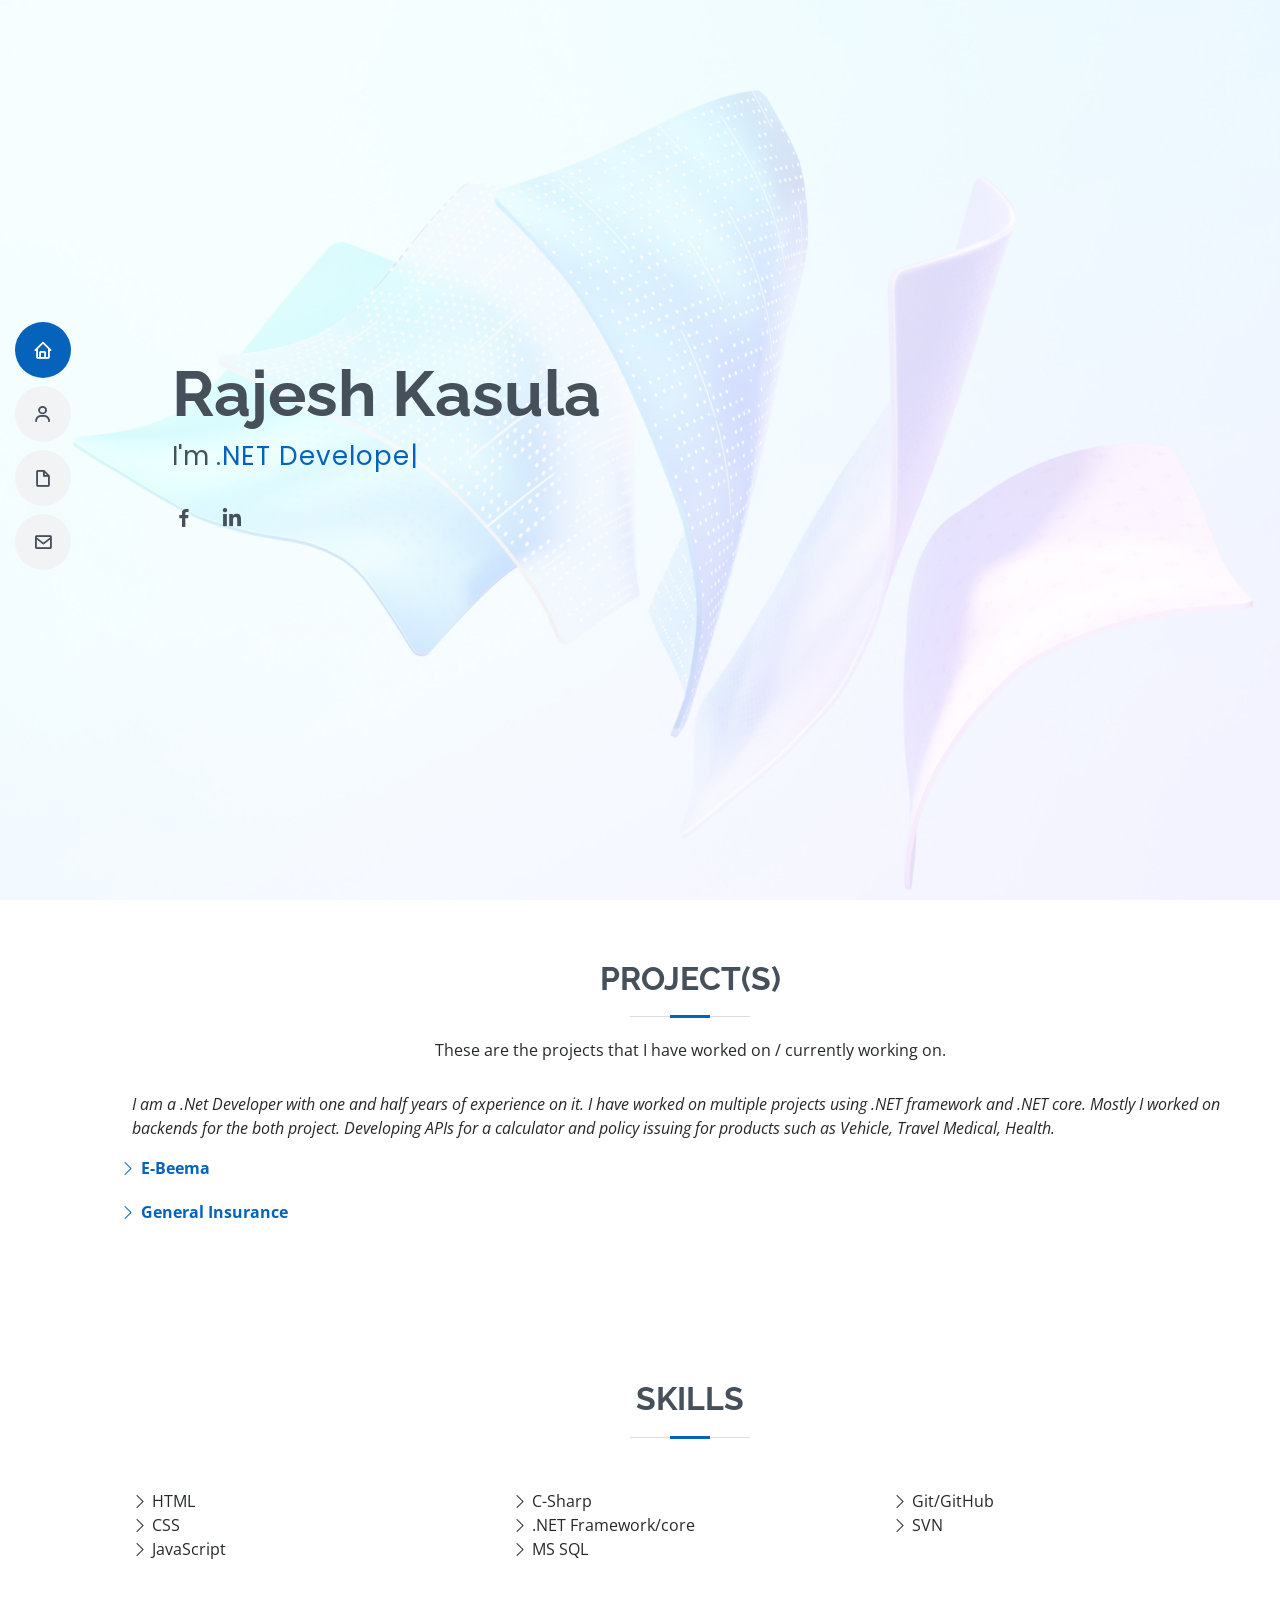
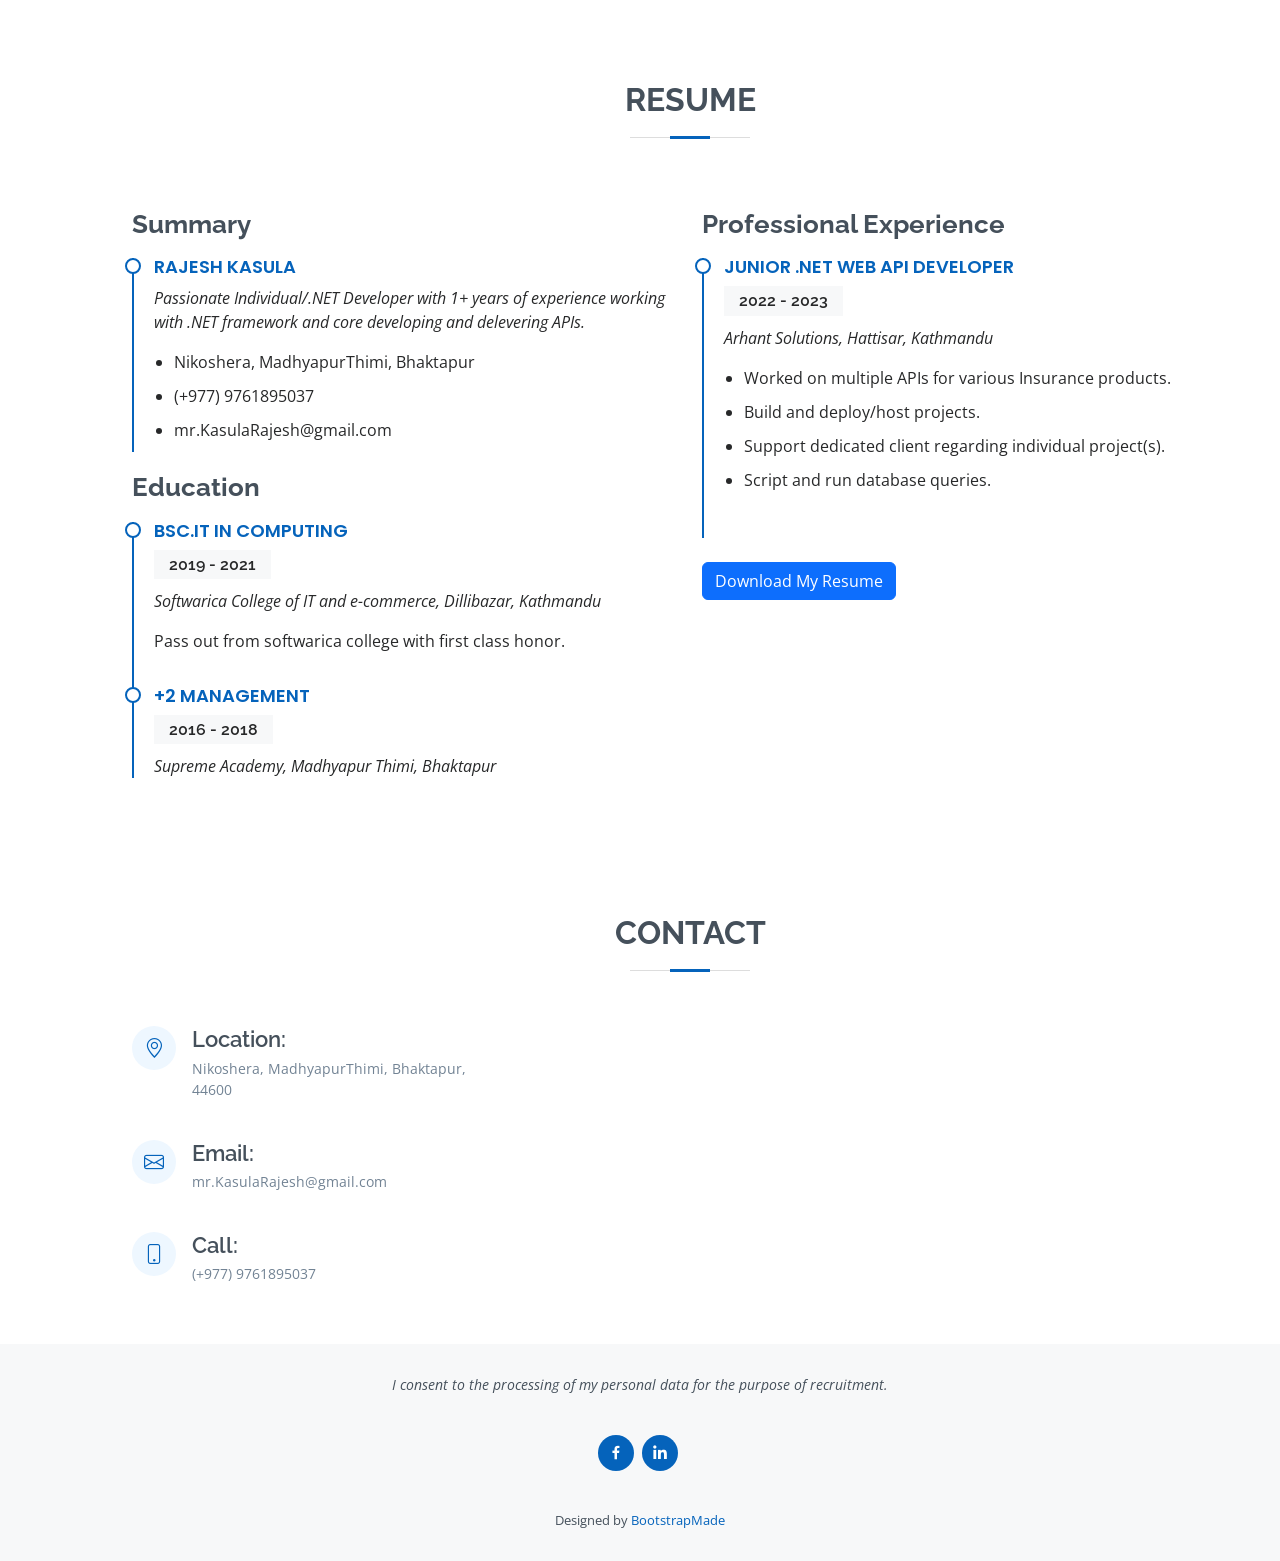
==== commit 2357530d: "resume changed" ====
--- a/index.html
+++ b/index.html
@@ -185,7 +185,7 @@
                             </ul>
                         </div>
                         <br/>
-                        <a class="btn btn-primary" target="_blank" href="staticfiles/RajeshKasula(resume).pdf" rel="noopener noreferrer">Download My Resume</a>
+                        <a class="btn btn-primary" target="_blank" href="staticfiles/Rajesh's Resume.pdf" rel="noopener noreferrer">Download My Resume</a>
                     </div>                                            
                     </div>
                 </div>
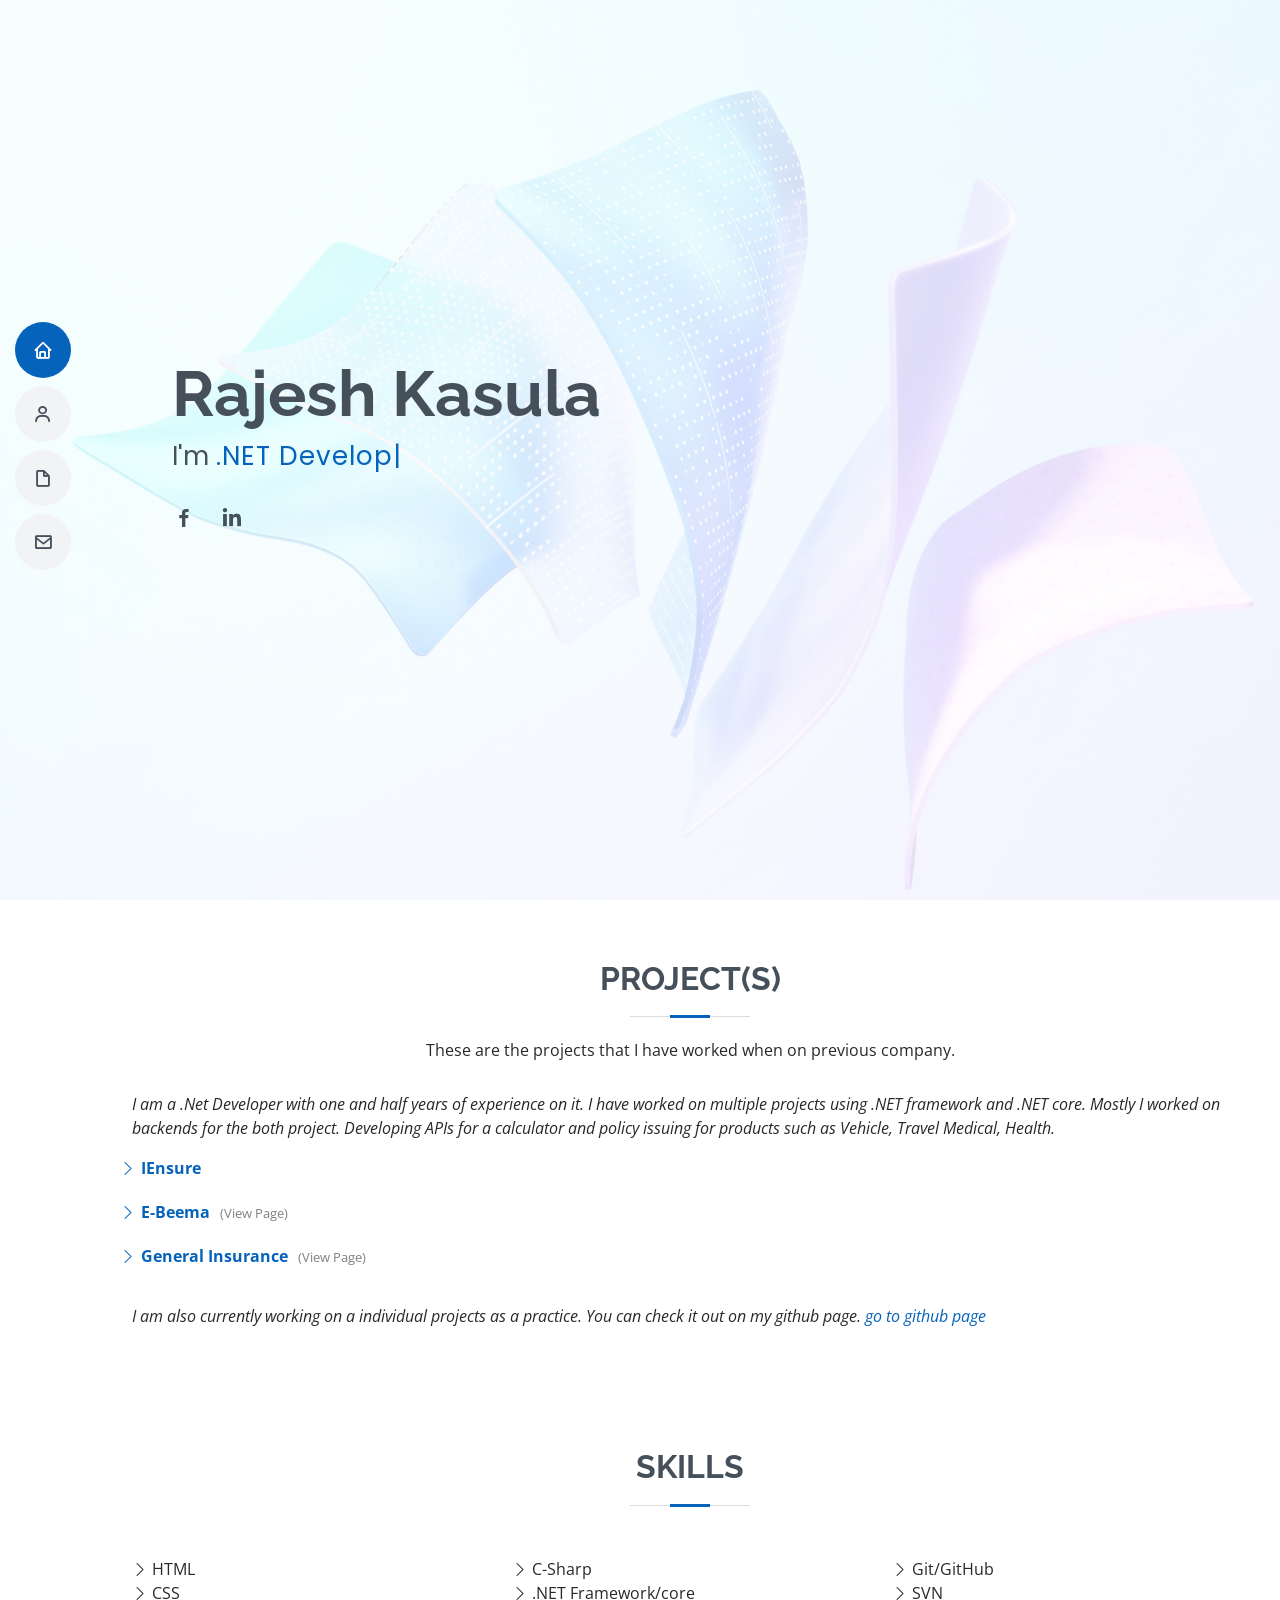
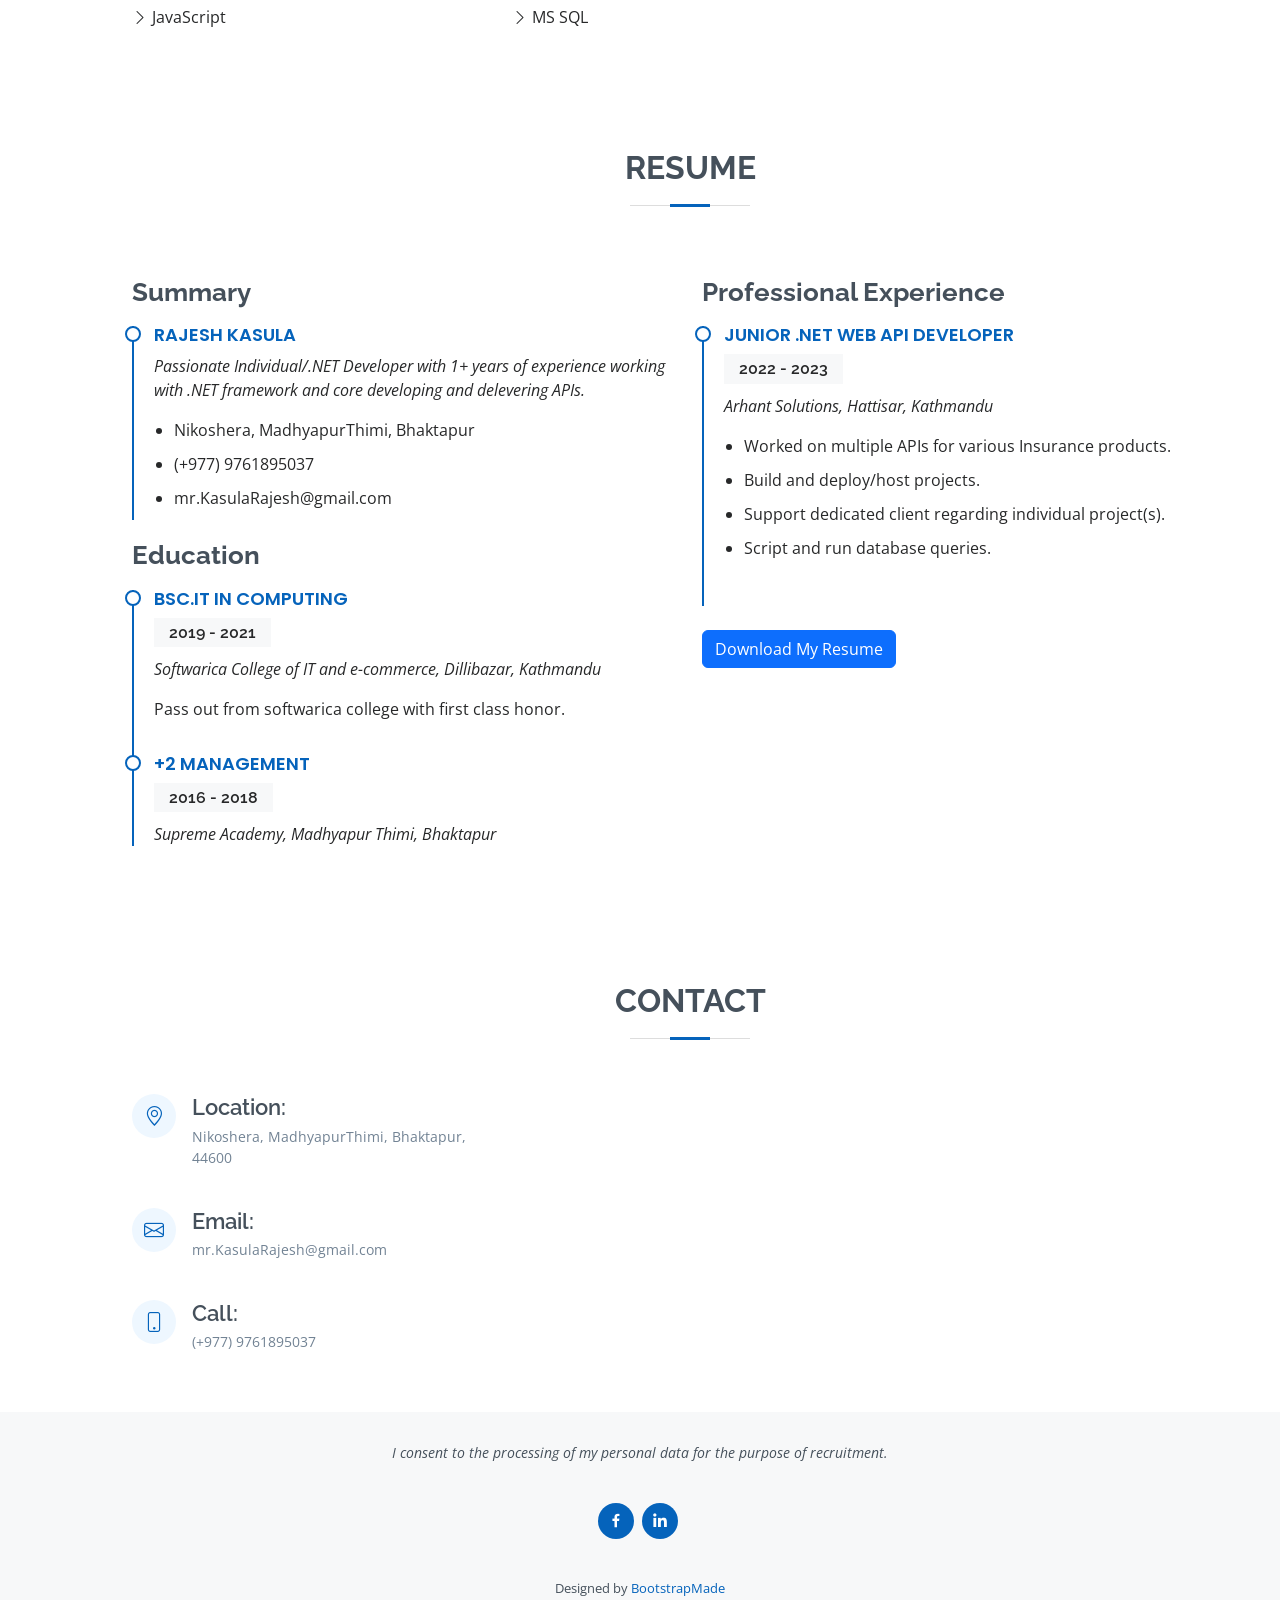
==== commit 99742a49: "project description" ====
--- a/index.html
+++ b/index.html
@@ -13,7 +13,9 @@
     <link href="img/apple-touch-icon.png" rel="apple-touch-icon">
 
     <!-- Google Fonts -->
-    <link href="https://fonts.googleapis.com/css?family=Open+Sans:300,300i,400,400i,600,600i,700,700i|Raleway:300,300i,400,400i,500,500i,600,600i,700,700i|Poppins:300,300i,400,400i,500,500i,600,600i,700,700i" rel="stylesheet">
+    <link
+        href="https://fonts.googleapis.com/css?family=Open+Sans:300,300i,400,400i,600,600i,700,700i|Raleway:300,300i,400,400i,500,500i,600,600i,700,700i|Poppins:300,300i,400,400i,500,500i,600,600i,700,700i"
+        rel="stylesheet">
 
     <!-- Vendor CSS Files -->
     <link href="vendor/aos/aos.css" rel="stylesheet">
@@ -28,14 +30,19 @@
 </head>
 
 <body>
+    <i class="bi bi-list mobile-nav-toggle d-lg-none"></i>
+
     <header id="header" class="d-flex flex-column justify-content-center">
-
         <nav id="navbar" class="navbar nav-menu">
             <ul>
-                <li><a href="#hero" class="nav-link scrollto active"><i class="bx bx-home"></i> <span>Home</span></a></li>
-                <li><a href="#about" class="nav-link scrollto"><i class="bx bx-user"></i> <span>Project(s)</span></a></li>
-                <li><a href="#resume" class="nav-link scrollto"><i class="bx bx-file-blank"></i> <span>Resume</span></a></li>
-                <li><a href="#contact" class="nav-link scrollto"><i class="bx bx-envelope"></i> <span>Contact</span></a></li>
+                <li><a href="#hero" class="nav-link scrollto active"><i class="bx bx-home"></i> <span>Home</span></a>
+                </li>
+                <li><a href="#about" class="nav-link scrollto"><i class="bx bx-user"></i> <span>Project(s)</span></a>
+                </li>
+                <li><a href="#resume" class="nav-link scrollto"><i class="bx bx-file-blank"></i> <span>Resume</span></a>
+                </li>
+                <li><a href="#contact" class="nav-link scrollto"><i class="bx bx-envelope"></i> <span>Contact</span></a>
+                </li>
             </ul>
         </nav><!-- .nav-menu -->
 
@@ -47,8 +54,10 @@
             <p>I'm <span class="typed" data-typed-items=".NET Developer"></span></p>
             <div class="social-links">
                 <!-- <a href="https://twitter.com/Lakhey43135664" class="twitter"><i class="bx bxl-twitter"></i></a> -->
-                <a href="https://www.facebook.com/razzesh.kasula.3/" class="facebook"><i class="bx bxl-facebook"></i></a>
-                <a href="https://www.linkedin.com/in/rajesh-kasula-117a1019a/" class="linkedin"><i class="bx bxl-linkedin"></i></a>
+                <a href="https://www.facebook.com/razzesh.kasula.3/" target="_blank" class="facebook"><i
+                        class="bx bxl-facebook"></i></a>
+                <a href="https://www.linkedin.com/in/rajesh-kasula-117a1019a/" target="_blank" class="linkedin"><i
+                        class="bx bxl-linkedin"></i></a>
             </div>
         </div>
     </section><!-- End Hero -->
@@ -61,24 +70,65 @@
 
                 <div class="section-title">
                     <h2>Project(s)</h2>
-                    <p>These are the projects that I have worked on / currently working on.</p>
+                    <p>These are the projects that I have worked when on previous company.</p>
                 </div>
 
                 <div class="row">
                     <div class="col-lg-12 pt-4 pt-lg-0 content">
                         <p class="fst-italic">
-                            I am a .Net Developer with one and half years of experience on it. I have worked on multiple projects using .NET framework and .NET core. 
-                            Mostly I worked on backends for the both project. Developing APIs for a calculator and policy issuing for products such as Vehicle, Travel Medical, Health.
+                            I am a .Net Developer with one and half years of experience on it. I have worked on multiple
+                            projects using .NET framework and .NET core.
+                            Mostly I worked on backends for the both project. Developing APIs for a calculator and
+                            policy issuing for products such as Vehicle, Travel Medical, Health.
                         </p>
                         <div class="row">
                             <ul>
-                                <li><i class="bi bi-chevron-right"></i> <strong><a href="https://ebeema.com/about">E-Beema</a></strong></li>
-                                <li><i class="bi bi-chevron-right"></i> <strong><a href="http://103.90.87.117:1000/">General Insurance</a></strong></li>
+                                <li>
+                                    <i class="bi bi-chevron-right"></i> <strong><a href="#abtIEnsure"
+                                            data-bs-toggle="collapse">IEnsure</a></strong>
+                                </li>
+                                <div class="row ps-3">
+                                    <div class="collapse" id="abtIEnsure">
+                                        <ol class="list-group list-group-numbered">
+                                            <li class="list-group-item">Worked on WebForms to create various action
+                                                forms.</li>
+                                            <li class="list-group-item">Worked on ADO.NET to perform various sql
+                                                operations with query and stored procedures.</li>
+                                        </ol>
+                                    </div>
+                                </div>
+                                <li>
+                                    <i class="bi bi-chevron-right"></i> <strong><a href="#abtEbeema"
+                                            data-bs-toggle="collapse">E-Beema</a></strong><a target="_blank"
+                                        href="https://ebeema.com/about"><span
+                                            style="color: grey; font-size: small;">(View Page)</span></a>
+                                </li>
+                                <div class="row ps-3">
+                                    <div class="collapse" id="abtEbeema">
+                                        <ol class="list-group list-group-flush list-group-numbered">
+                                            <li class="list-group-item">Worked on backend/API that helps user to issue
+                                                policy for selected products.</li>
+                                            <li class="list-group-item">Worked on complex calculator that calculates
+                                                premium of Vehicle and TMI insurance.</li>
+                                            <li class="list-group-item">Worked on developing KYC API including
+                                                individual and corporate.</li>
+                                        </ol>
+                                    </div>
+                                </div>
+                                    <li>
+                                        <i class="bi bi-chevron-right"></i> <strong><a href="#abtEbeema"
+                                                data-bs-toggle="collapse">General Insurance</a></strong><a target="_blank"
+                                            href="http://103.90.87.117:1000/"><span
+                                                style="color: grey; font-size: small;">(View Page)</span></a>
+                                    </li>
                             </ul>
                         </div>
-                    </div>
-                </div>
-
+                        <p class="fst-italic">
+                            I am also currently working on a individual projects as a practice. You can check it out on my github page.
+                            <span><a href="https://github.com/Kasula00?tab=repositories" target="_blank">go to github page</a></span>
+                        </p>
+                    </div>
+                </div>
             </div>
         </section><!-- End About Section -->
         <!-- ======= Skills Section ======= -->
@@ -150,7 +200,8 @@
                         <h3 class="resume-title">Summary</h3>
                         <div class="resume-item pb-0">
                             <h4>Rajesh Kasula</h4>
-                            <p><em>Passionate Individual/.NET Developer with 1+ years of experience working with .NET framework and core developing and delevering APIs.</em></p>
+                            <p><em>Passionate Individual/.NET Developer with 1+ years of experience working with .NET
+                                    framework and core developing and delevering APIs.</em></p>
                             <ul>
                                 <li>Nikoshera, MadhyapurThimi, Bhaktapur</li>
                                 <li>(+977) 9761895037</li>
@@ -184,11 +235,12 @@
                                 <li>Script and run database queries.</li>
                             </ul>
                         </div>
-                        <br/>
-                        <a class="btn btn-primary" target="_blank" href="staticfiles/Rajesh's Resume.pdf" rel="noopener noreferrer">Download My Resume</a>
-                    </div>                                            
-                    </div>
-                </div>
+                        <br />
+                        <a class="btn btn-primary" target="_blank" href="staticfiles/Rajesh's Resume.pdf"
+                            rel="noopener noreferrer">Download My Resume</a>
+                    </div>
+                </div>
+            </div>
 
             </div>
         </section><!-- End Resume Section -->
@@ -237,8 +289,10 @@
             <p>I consent to the processing of my personal data for the purpose of recruitment.</p>
             <div class="social-links">
                 <!-- <a href="https://twitter.com/Lakhey43135664" target="_blank" class="twitter"><i class="bx bxl-twitter"></i></a> -->
-                <a href="https://www.facebook.com/razzesh.kasula.3/" target="_blank" class="facebook"><i class="bx bxl-facebook"></i></a>
-                <a href="https://www.linkedin.com/in/rajesh-kasula-117a1019a/" target="_blank" class="linkedin"><i class="bx bxl-linkedin"></i></a>
+                <a href="https://www.facebook.com/razzesh.kasula.3/" target="_blank" class="facebook"><i
+                        class="bx bxl-facebook"></i></a>
+                <a href="https://www.linkedin.com/in/rajesh-kasula-117a1019a/" target="_blank" class="linkedin"><i
+                        class="bx bxl-linkedin"></i></a>
             </div>
 
             <div class="credits">
@@ -248,7 +302,8 @@
     </footer><!-- End Footer -->
 
     <div id="preloader"></div>
-    <a href="#" class="back-to-top d-flex align-items-center justify-content-center"><i class="bi bi-arrow-up-short"></i></a>
+    <a href="#" class="back-to-top d-flex align-items-center justify-content-center"><i
+            class="bi bi-arrow-up-short"></i></a>
 
     <!-- Vendor JS Files -->
     <script src="vendor/purecounter/purecounter_vanilla.js"></script>
@@ -266,4 +321,4 @@
 
 </body>
 
-</html>
+</html>
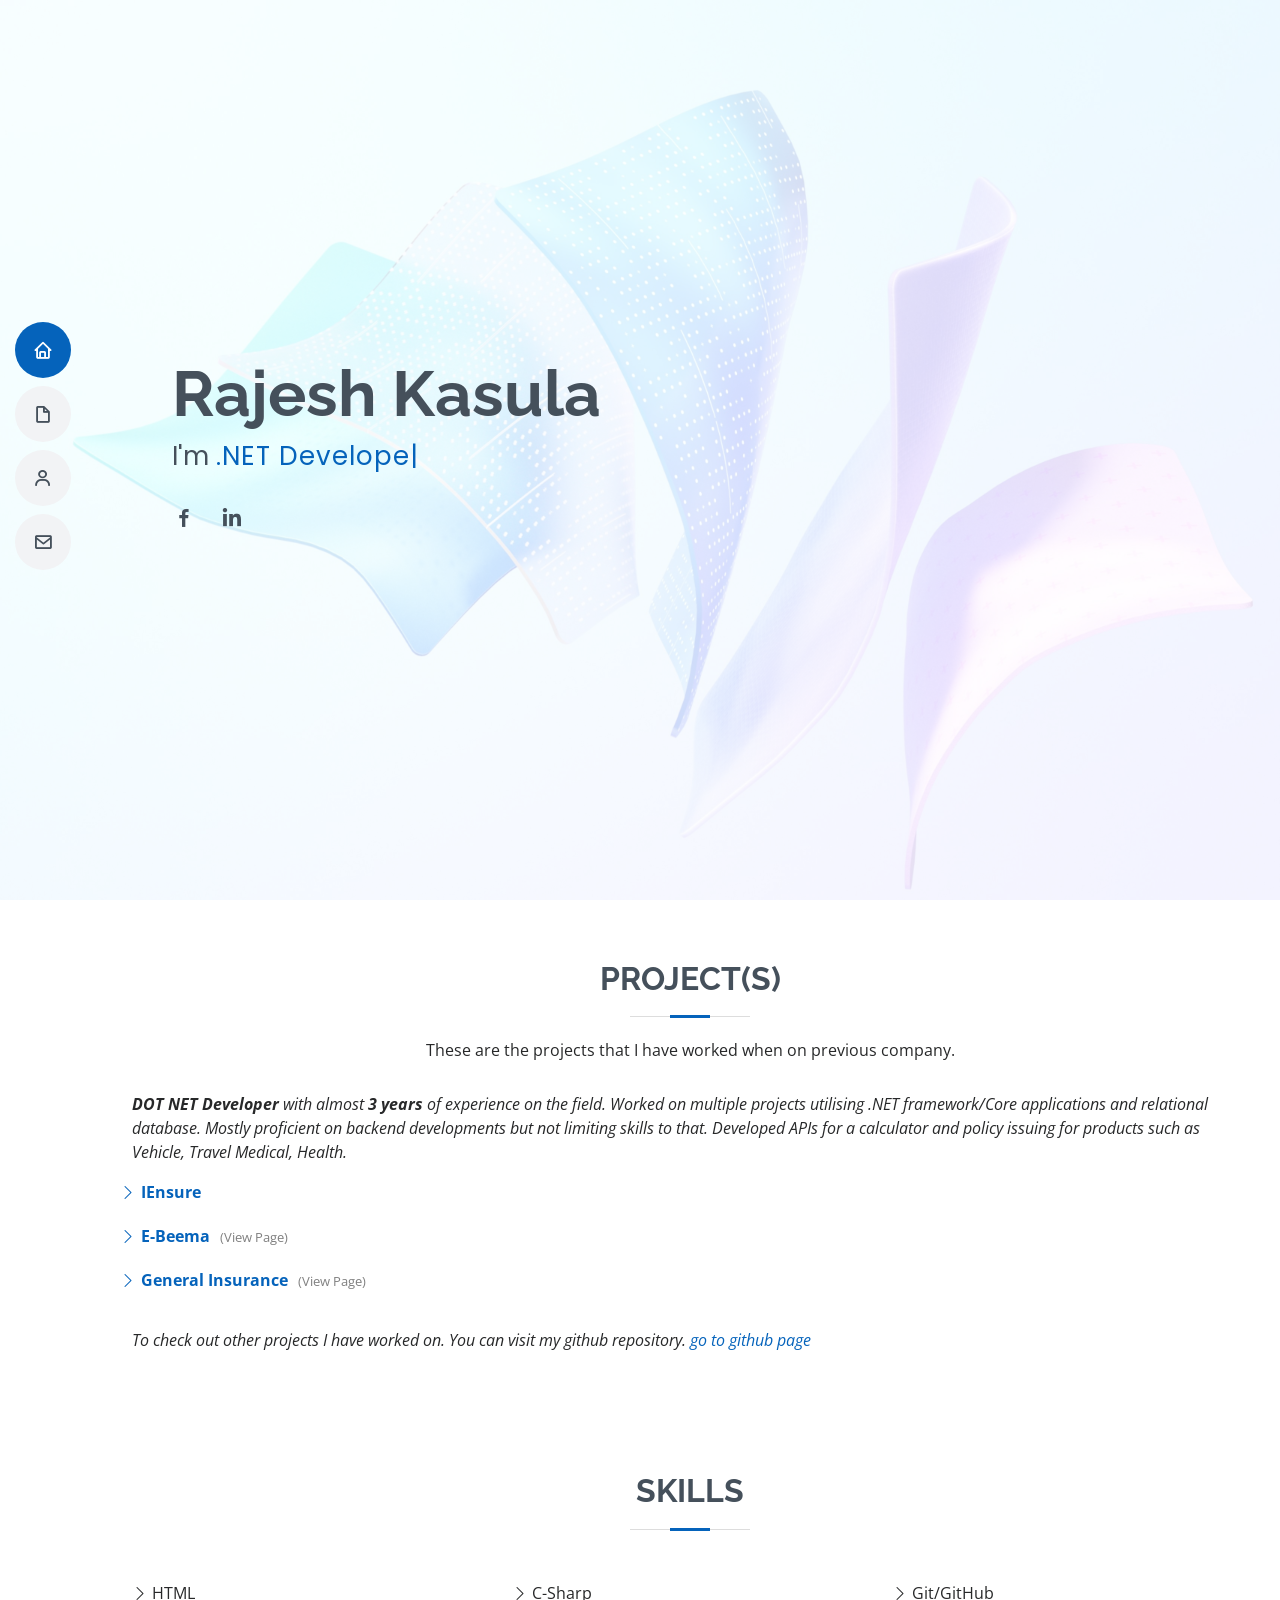
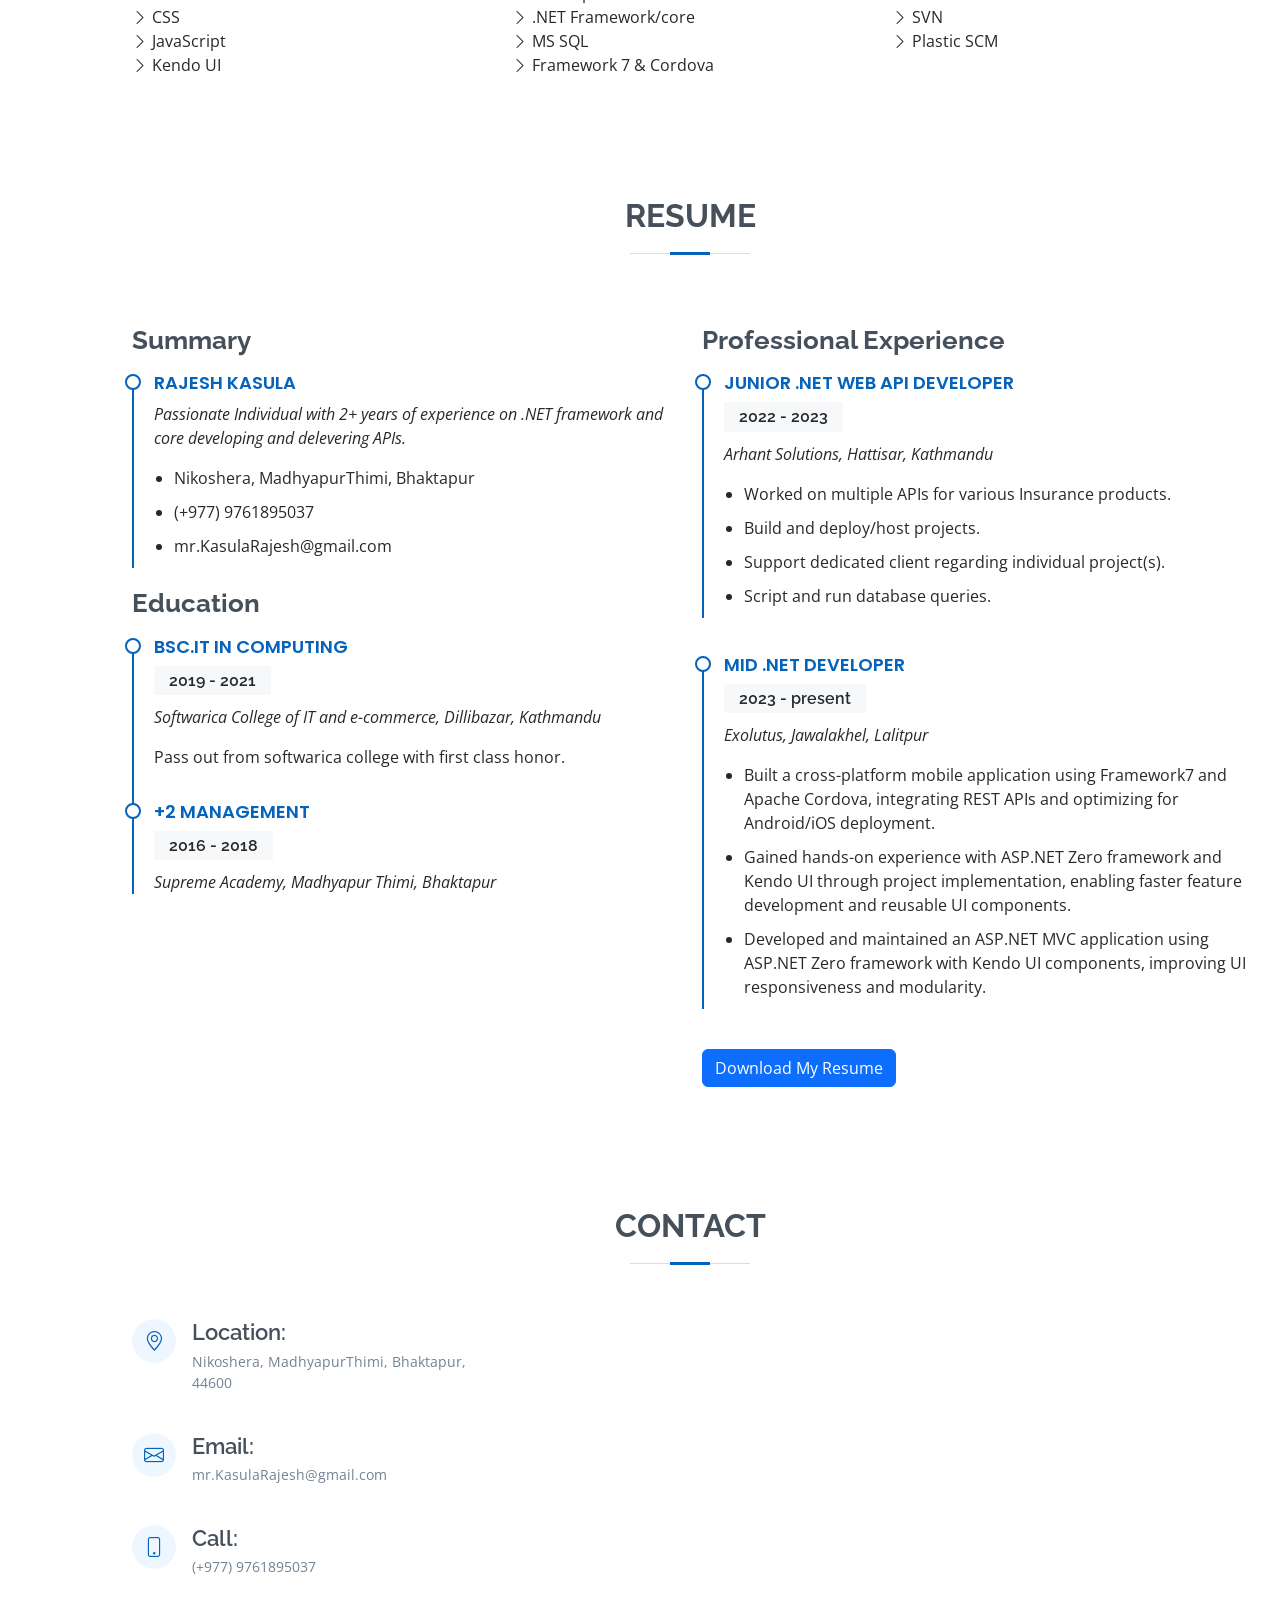
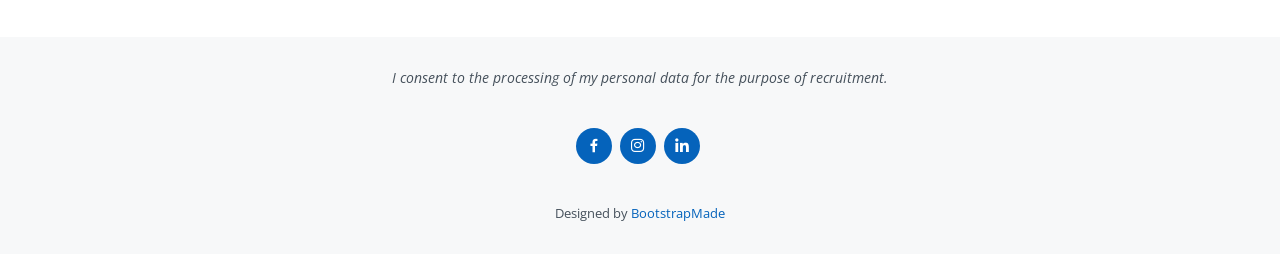
==== commit 0556cf73: "index.cshtml changes resume/experience updated" ====
--- a/index.html
+++ b/index.html
@@ -37,9 +37,9 @@
             <ul>
                 <li><a href="#hero" class="nav-link scrollto active"><i class="bx bx-home"></i> <span>Home</span></a>
                 </li>
-                <li><a href="#about" class="nav-link scrollto"><i class="bx bx-user"></i> <span>Project(s)</span></a>
+                <li><a href="#about" class="nav-link scrollto"><i class="bx bx-file-blank"></i> <span>Project(s)</span></a>
                 </li>
-                <li><a href="#resume" class="nav-link scrollto"><i class="bx bx-file-blank"></i> <span>Resume</span></a>
+                <li><a href="#resume" class="nav-link scrollto"><i class="bx bx-user"></i> <span>Resume</span></a>
                 </li>
                 <li><a href="#contact" class="nav-link scrollto"><i class="bx bx-envelope"></i> <span>Contact</span></a>
                 </li>
@@ -76,9 +76,9 @@
                 <div class="row">
                     <div class="col-lg-12 pt-4 pt-lg-0 content">
                         <p class="fst-italic">
-                            I am a .Net Developer with one and half years of experience on it. I have worked on multiple
-                            projects using .NET framework and .NET core.
-                            Mostly I worked on backends for the both project. Developing APIs for a calculator and
+                            <b>DOT NET Developer</b> with almost <b>3 years</b> of experience on the field. Worked on multiple
+                            projects utilising .NET framework/Core applications and relational database.
+                            Mostly proficient on backend developments but not limiting skills to that. Developed APIs for a calculator and
                             policy issuing for products such as Vehicle, Travel Medical, Health.
                         </p>
                         <div class="row">
@@ -124,7 +124,7 @@
                             </ul>
                         </div>
                         <p class="fst-italic">
-                            I am also currently working on a individual projects as a practice. You can check it out on my github page.
+                            To check out other projects I have worked on. You can visit my github repository.
                             <span><a href="https://github.com/Kasula00?tab=repositories" target="_blank">go to github page</a></span>
                         </p>
                     </div>
@@ -153,6 +153,9 @@
                             <span class="skill">JavaScript</span>
                         </div>
 
+                        <div class="bi bi-chevron-right">
+                            <span class="skill">Kendo UI</span>
+                        </div>
                     </div>
 
                     <div class="col-lg-4">
@@ -169,6 +172,9 @@
                             <span class="skill">MS SQL</span>
                         </div>
 
+                        <div class="bi bi-chevron-right">
+                            <span class="skill">Framework 7 & Cordova</span>
+                        </div>
                     </div>
 
                     <div class="col-lg-4">
@@ -181,6 +187,9 @@
                             <span class="skill">SVN</span>
                         </div>
 
+                        <div class="bi bi-chevron-right">
+                            <span class="skill">Plastic SCM</span>
+                        </div>
                     </div>
 
                 </div>
@@ -200,7 +209,7 @@
                         <h3 class="resume-title">Summary</h3>
                         <div class="resume-item pb-0">
                             <h4>Rajesh Kasula</h4>
-                            <p><em>Passionate Individual/.NET Developer with 1+ years of experience working with .NET
+                            <p><em>Passionate Individual with 2+ years of experience on .NET
                                     framework and core developing and delevering APIs.</em></p>
                             <ul>
                                 <li>Nikoshera, MadhyapurThimi, Bhaktapur</li>
@@ -224,7 +233,7 @@
                     </div>
                     <div class="col-lg-6">
                         <h3 class="resume-title">Professional Experience</h3>
-                        <div class="resume-item">
+                        <div class="resume-item pb-0">
                             <h4>Junior .Net Web API developer</h4>
                             <h5>2022 - 2023</h5>
                             <p><em>Arhant Solutions, Hattisar, Kathmandu </em></p>
@@ -236,6 +245,17 @@
                             </ul>
                         </div>
                         <br />
+                        <div class="resume-item pb-0">
+                            <h4>Mid .Net developer</h4>
+                            <h5>2023 - present</h5>
+                            <p><em>Exolutus, Jawalakhel, Lalitpur </em></p>
+                            <ul>
+                                <li>Built a cross-platform mobile application using Framework7 and Apache Cordova, integrating REST APIs and optimizing for Android/iOS deployment.</li>
+                                <li>Gained hands-on experience with ASP.NET Zero framework and Kendo UI through project implementation, enabling faster feature development and reusable UI components.</li>
+                                <li>Developed and maintained an ASP.NET MVC application using ASP.NET Zero framework with Kendo UI components, improving UI responsiveness and modularity.</li>
+                            </ul>
+                        </div>
+                        <br />
                         <a class="btn btn-primary" target="_blank" href="staticfiles/Rajesh's Resume.pdf"
                             rel="noopener noreferrer">Download My Resume</a>
                     </div>
@@ -291,6 +311,8 @@
                 <!-- <a href="https://twitter.com/Lakhey43135664" target="_blank" class="twitter"><i class="bx bxl-twitter"></i></a> -->
                 <a href="https://www.facebook.com/razzesh.kasula.3/" target="_blank" class="facebook"><i
                         class="bx bxl-facebook"></i></a>
+                <a href="https://www.instagram.com/rajesh_h103/" target="_blank" class="instagram"><i
+                    class="bx bxl-instagram"></i></a>
                 <a href="https://www.linkedin.com/in/rajesh-kasula-117a1019a/" target="_blank" class="linkedin"><i
                         class="bx bxl-linkedin"></i></a>
             </div>
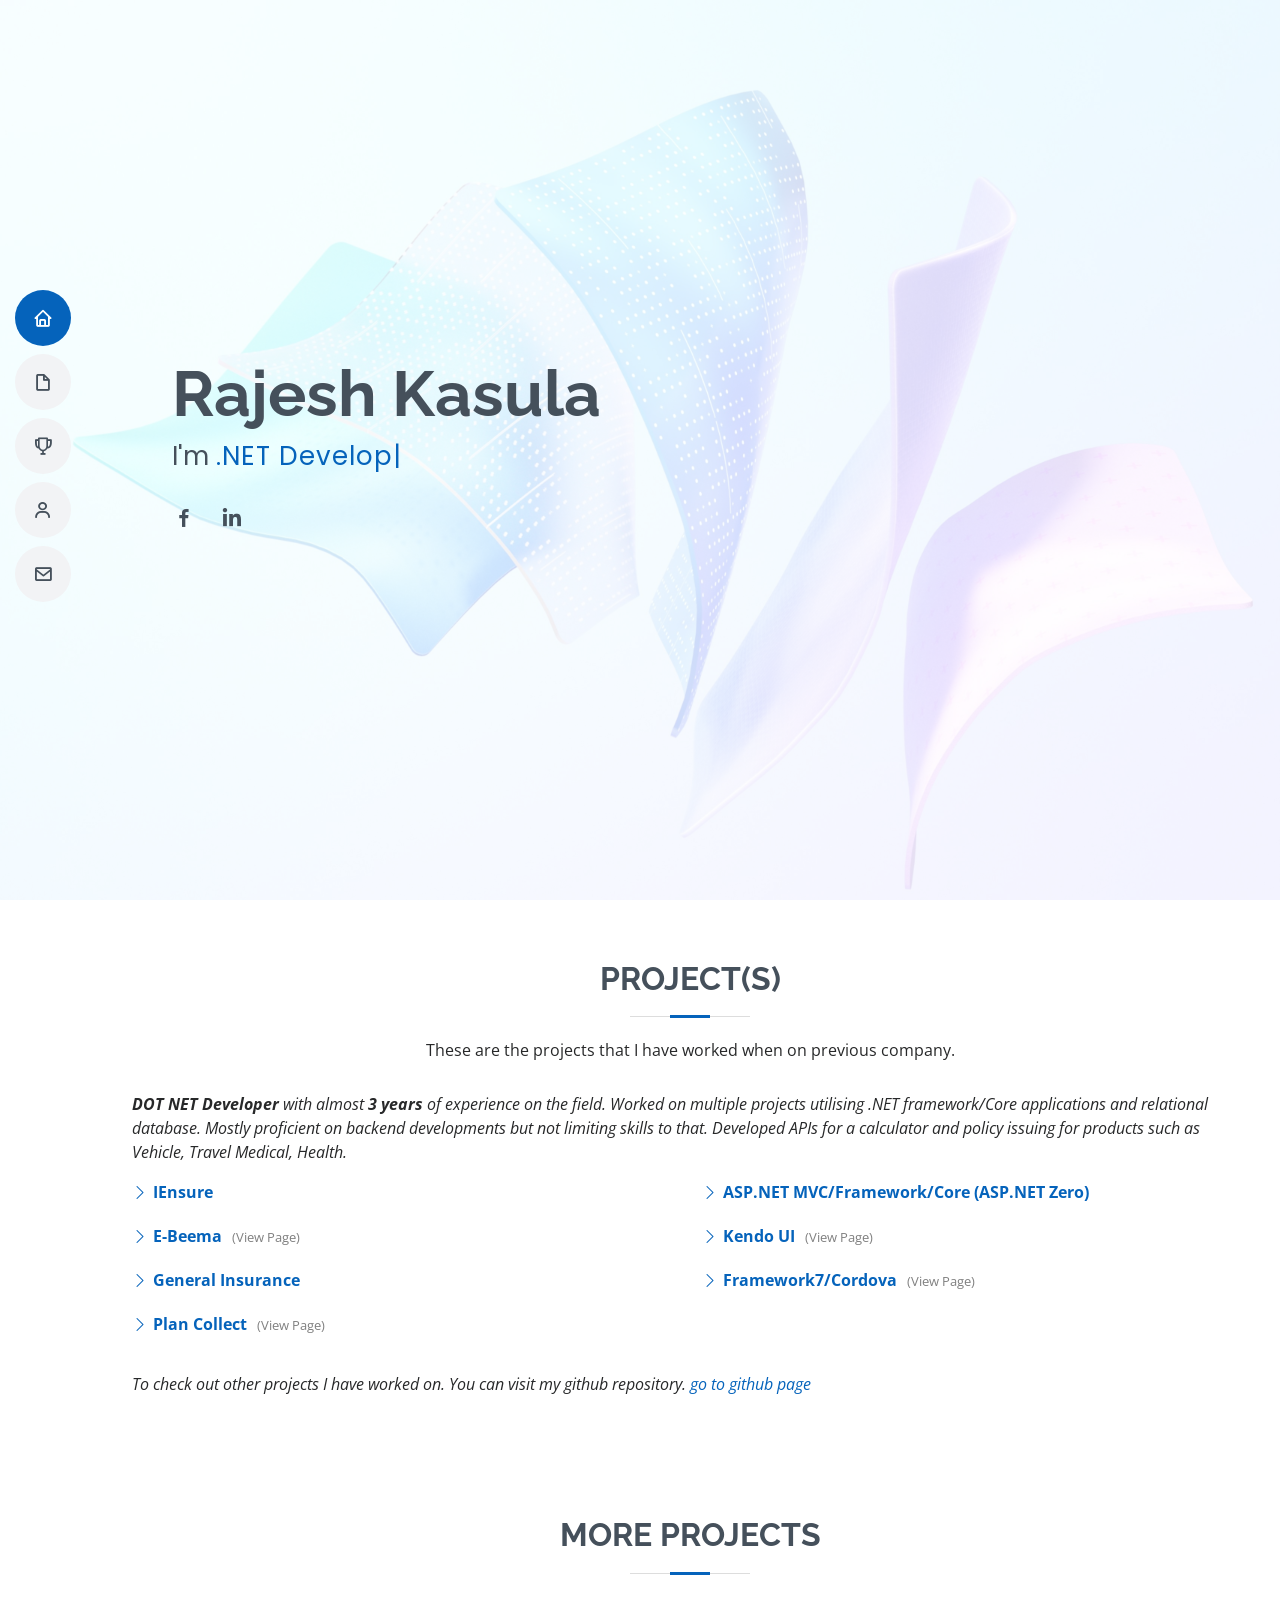
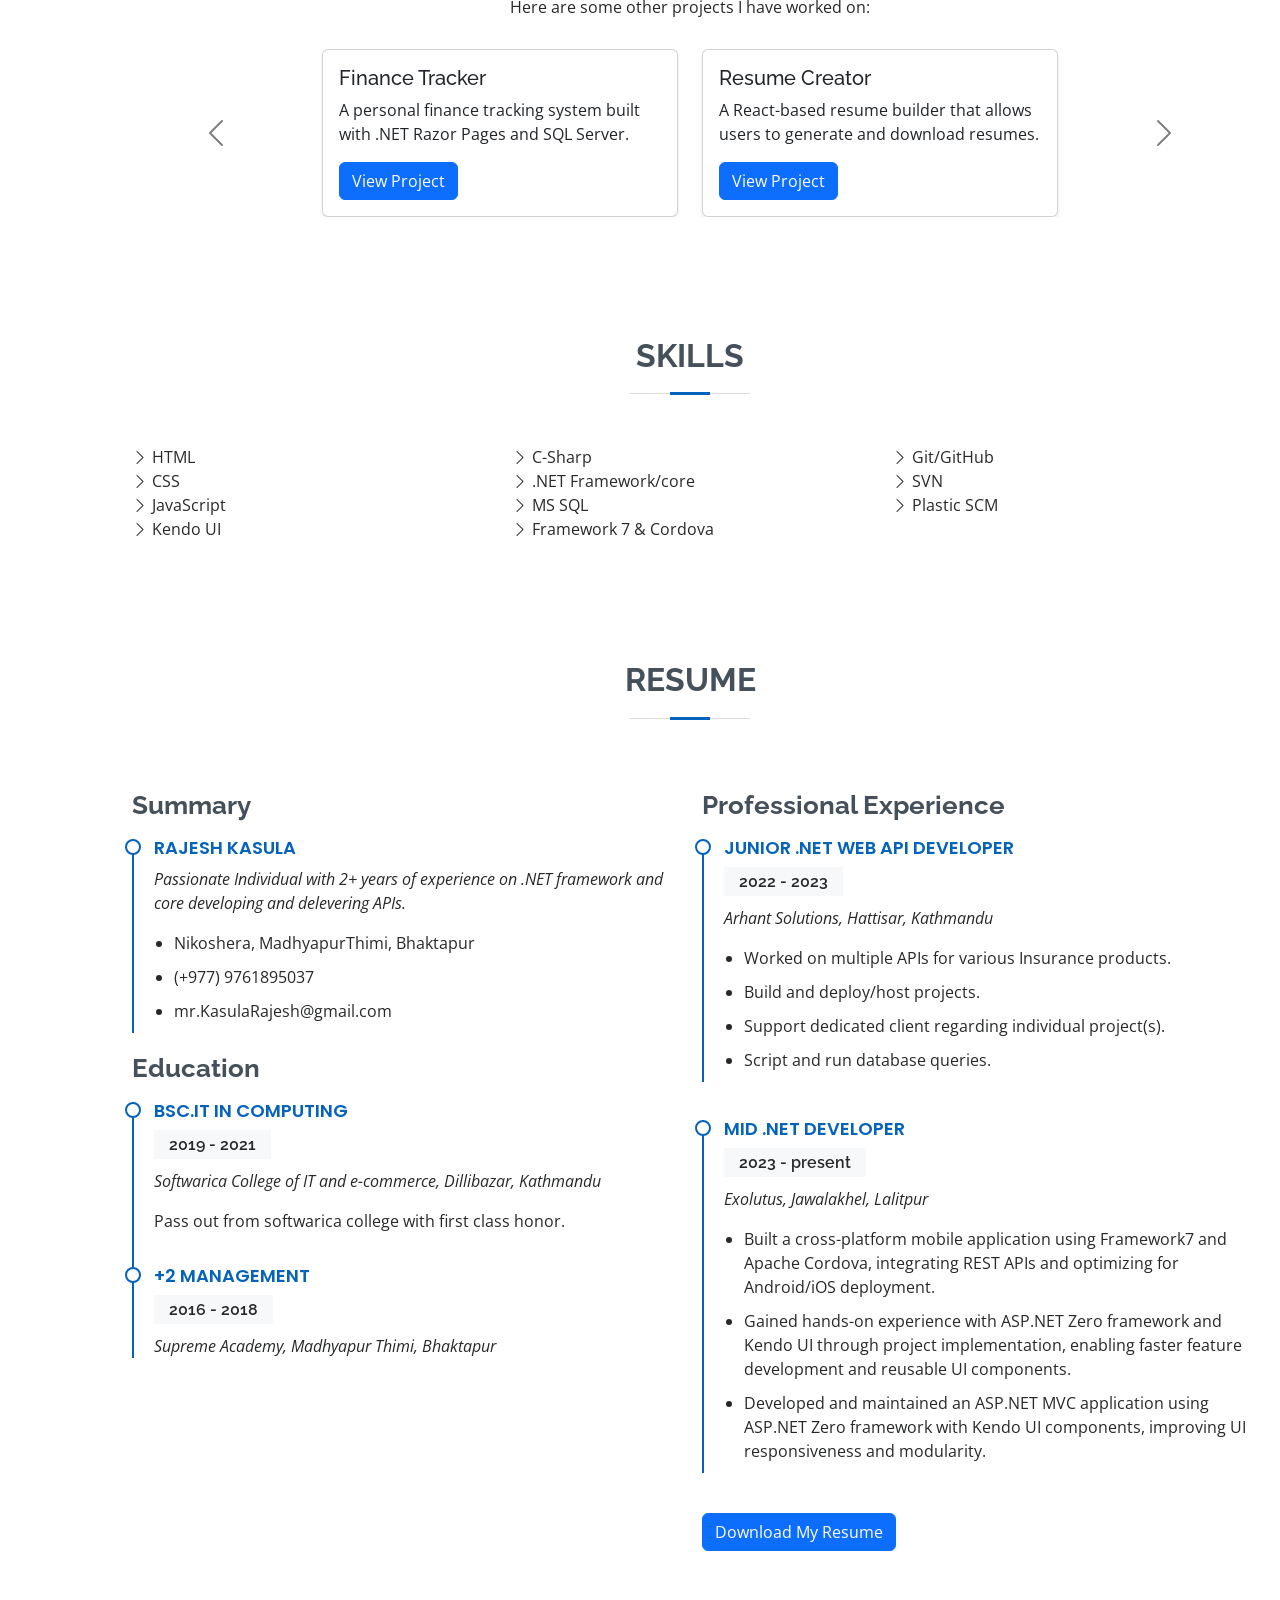
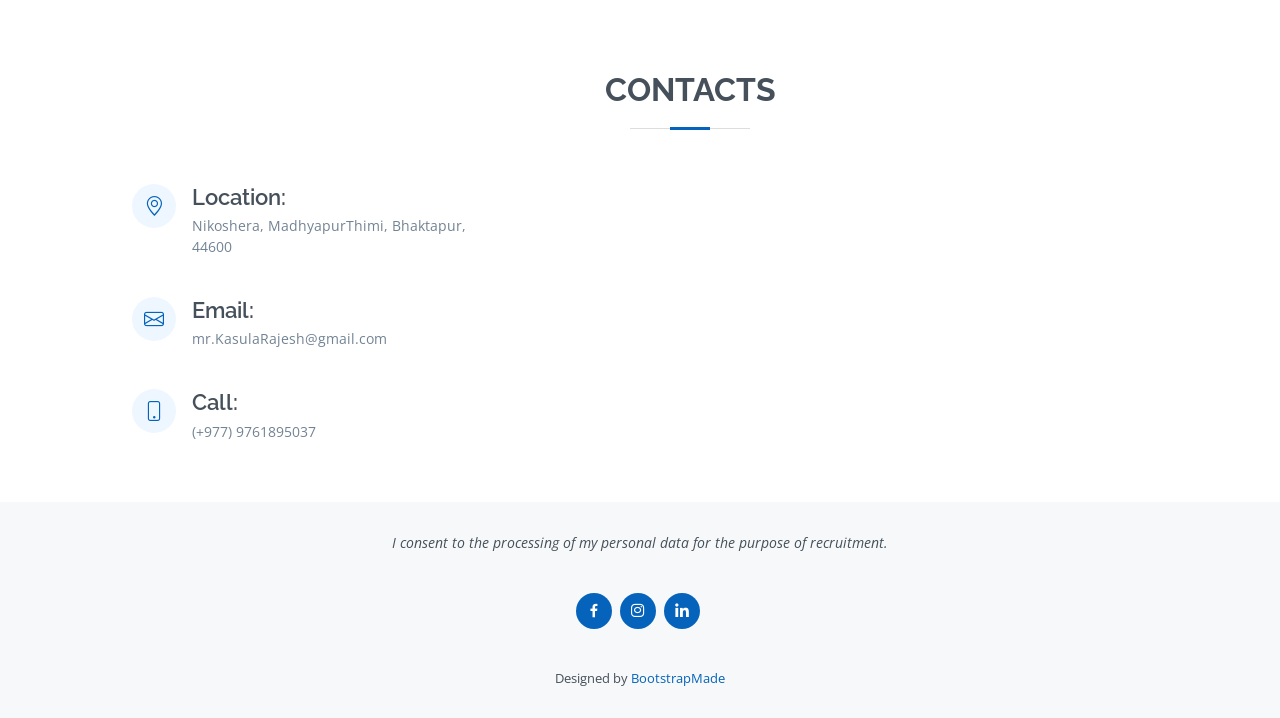
==== commit eb1fbe96: "index.cshtml portfolio upated" ====
--- a/index.html
+++ b/index.html
@@ -37,8 +37,12 @@
             <ul>
                 <li><a href="#hero" class="nav-link scrollto active"><i class="bx bx-home"></i> <span>Home</span></a>
                 </li>
-                <li><a href="#about" class="nav-link scrollto"><i class="bx bx-file-blank"></i> <span>Project(s)</span></a>
+                <li><a href="#projects" class="nav-link scrollto"><i class="bx bx-file-blank"></i>
+                        <span>Project(s)</span></a>
                 </li>
+                <li><a href="#skills" class="nav-link scrollto"><i class="bx bx-trophy"></i>
+                    <span>Skills</span></a>
+            </li>
                 <li><a href="#resume" class="nav-link scrollto"><i class="bx bx-user"></i> <span>Resume</span></a>
                 </li>
                 <li><a href="#contact" class="nav-link scrollto"><i class="bx bx-envelope"></i> <span>Contact</span></a>
@@ -64,8 +68,8 @@
 
     <main id="main">
 
-        <!-- ======= About Section ======= -->
-        <section id="about" class="about">
+        <!-- ======= Project Section ======= -->
+        <section id="projects" class="about">
             <div class="container" data-aos="fade-up">
 
                 <div class="section-title">
@@ -76,61 +80,215 @@
                 <div class="row">
                     <div class="col-lg-12 pt-4 pt-lg-0 content">
                         <p class="fst-italic">
-                            <b>DOT NET Developer</b> with almost <b>3 years</b> of experience on the field. Worked on multiple
+                            <b>DOT NET Developer</b> with almost <b>3 years</b> of experience on the field. Worked on
+                            multiple
                             projects utilising .NET framework/Core applications and relational database.
-                            Mostly proficient on backend developments but not limiting skills to that. Developed APIs for a calculator and
+                            Mostly proficient on backend developments but not limiting skills to that. Developed APIs
+                            for a calculator and
                             policy issuing for products such as Vehicle, Travel Medical, Health.
                         </p>
                         <div class="row">
-                            <ul>
-                                <li>
-                                    <i class="bi bi-chevron-right"></i> <strong><a href="#abtIEnsure"
-                                            data-bs-toggle="collapse">IEnsure</a></strong>
-                                </li>
-                                <div class="row ps-3">
-                                    <div class="collapse" id="abtIEnsure">
-                                        <ol class="list-group list-group-numbered">
-                                            <li class="list-group-item">Worked on WebForms to create various action
-                                                forms.</li>
-                                            <li class="list-group-item">Worked on ADO.NET to perform various sql
-                                                operations with query and stored procedures.</li>
-                                        </ol>
-                                    </div>
-                                </div>
-                                <li>
-                                    <i class="bi bi-chevron-right"></i> <strong><a href="#abtEbeema"
-                                            data-bs-toggle="collapse">E-Beema</a></strong><a target="_blank"
-                                        href="https://ebeema.com/about"><span
-                                            style="color: grey; font-size: small;">(View Page)</span></a>
-                                </li>
-                                <div class="row ps-3">
-                                    <div class="collapse" id="abtEbeema">
-                                        <ol class="list-group list-group-flush list-group-numbered">
-                                            <li class="list-group-item">Worked on backend/API that helps user to issue
-                                                policy for selected products.</li>
-                                            <li class="list-group-item">Worked on complex calculator that calculates
-                                                premium of Vehicle and TMI insurance.</li>
-                                            <li class="list-group-item">Worked on developing KYC API including
-                                                individual and corporate.</li>
-                                        </ol>
-                                    </div>
-                                </div>
+                            <div class="col-md-6">
+                                <ul>
+                                    <li>
+                                        <i class="bi bi-chevron-right"></i> <strong><a href="#abtIEnsure"
+                                                data-bs-toggle="collapse">IEnsure</a></strong>
+                                    </li>
+                                    <div class="row ps-3">
+                                        <div class="collapse" id="abtIEnsure">
+                                            <ol class="list-group list-group-numbered">
+                                                <li class="list-group-item">Worked on WebForms to create various action
+                                                    forms.</li>
+                                                <li class="list-group-item">Worked on ADO.NET to perform various sql
+                                                    operations with query and stored procedures.</li>
+                                            </ol>
+                                        </div>
+                                    </div>
                                     <li>
                                         <i class="bi bi-chevron-right"></i> <strong><a href="#abtEbeema"
-                                                data-bs-toggle="collapse">General Insurance</a></strong><a target="_blank"
-                                            href="http://103.90.87.117:1000/"><span
+                                                data-bs-toggle="collapse">E-Beema</a></strong><a target="_blank"
+                                            href="https://ebeema.com/about"><span
                                                 style="color: grey; font-size: small;">(View Page)</span></a>
                                     </li>
-                            </ul>
+                                    <div class="row ps-3">
+                                        <div class="collapse" id="abtEbeema">
+                                            <ol class="list-group list-group-flush list-group-numbered">
+                                                <li class="list-group-item">Worked on backend/API that helps user to issue
+                                                    policy for selected products.</li>
+                                                <li class="list-group-item">Worked on complex calculator that calculates
+                                                    premium of Vehicle and TMI insurance.</li>
+                                                <li class="list-group-item">Developed an KYC API for both
+                                                    individual as well as corporate.</li>
+                                            </ol>
+                                        </div>
+                                    </div>
+                                    <li>
+                                        <i class="bi bi-chevron-right"></i> <strong><a href="#abtEbeema"
+                                                data-bs-toggle="collapse">General Insurance</a></strong>
+                                        <!-- <a target="_blank"
+                                                href="http://103.90.87.117:1000/"><span
+                                                    style="color: grey; font-size: small;">(View Page)</span></a> -->
+                                    </li>
+                                    <li>
+                                        <i class="bi bi-chevron-right"></i> <strong><a href="#abtPlanCollect"
+                                                data-bs-toggle="collapse">Plan Collect</a></strong>
+                                        <a target="_blank"
+                                                href="https://plan-international.org/nepal/"><span
+                                                    style="color: grey; font-size: small;">(View Page)</span></a>
+                                    </li>
+                                    <div class="row ps-3">
+                                        <div class="collapse" id="abtPlanCollect">
+                                            <ol class="list-group list-group-flush list-group-numbered">
+                                                <li class="list-group-item">Data Collection application (online/offline) utilizing Framework 7, Cordova and RESTful API.</li>
+                                            </ol>
+                                        </div>
+                                    </div>
+                                </ul>
+                            </div>
+                            <div class="col-md-6">
+                                <ul>
+                                    <li>
+                                        <i class="bi bi-chevron-right"></i> <strong><a href="#abtDOTNET"
+                                                data-bs-toggle="collapse">ASP.NET MVC/Framework/Core (ASP.NET Zero)</a></strong>
+                                    </li>
+                                    <div class="row ps-3">
+                                        <div class="collapse" id="abtDOTNET">
+                                            <ol class="list-group list-group-numbered">
+                                                <li class="list-group-item">Developed a role-based web application for managing business workflows using ASP.NET Zero </li>
+                                            </ol>
+                                        </div>
+                                    </div>
+                                    <li>
+                                        <i class="bi bi-chevron-right"></i> <strong><a href="#abtKendoUI"
+                                                data-bs-toggle="collapse">Kendo UI</a></strong><a target="_blank"
+                                            href="https://demos.telerik.com/kendo-ui/"><span
+                                                style="color: grey; font-size: small;">(View Page)</span></a>
+                                    </li>
+                                    <div class="row ps-3">
+                                        <div class="collapse" id="abtKendoUI">
+                                            <ol class="list-group list-group-flush list-group-numbered">
+                                                <li class="list-group-item">Implemented reusable UI components and enhanced modularity, improving maintainability and user experience.</li>
+                                            </ol>
+                                        </div>
+                                    </div>
+                                    <li>
+                                        <i class="bi bi-chevron-right"></i> <strong><a href="#abtFramework7_Cordova"
+                                                data-bs-toggle="collapse">Framework7/Cordova</a></strong>
+                                                <a target="_blank"
+                                                href="https://framework7.io/docs/"><span
+                                                    style="color: grey; font-size: small;">(View Page)</span></a>
+                                    </li>
+                                    <div class="row ps-3">
+                                        <div class="collapse" id="abtFramework7_Cordova">
+                                            <ol class="list-group list-group-flush list-group-numbered">
+                                                <li class="list-group-item">Developed a data collection app with offline support using IndexedDB , integrated mobile permissions (location, file access).</li>
+                                                <li class="list-group-item">Implemented mobile permissions (location, file access) and deployed on Android/iOS with optimized performance.</li>
+                                            </ol>
+                                        </div>
+                                    </div>
+                                </ul>
+                            </div>
                         </div>
                         <p class="fst-italic">
                             To check out other projects I have worked on. You can visit my github repository.
-                            <span><a href="https://github.com/Kasula00?tab=repositories" target="_blank">go to github page</a></span>
+                            <span><a href="https://github.com/Kasula00?tab=repositories" target="_blank">go to github
+                                    page</a></span>
                         </p>
                     </div>
                 </div>
             </div>
         </section><!-- End About Section -->
+        <!-- ======= Projects Carousel Section ======= -->
+        <section id="projects-carousel" class="projects-carousel section-bg">
+            <div class="container" data-aos="fade-up">
+
+                <div class="section-title">
+                    <h2>More Projects</h2>
+                    <p>Here are some other projects I have worked on:</p>
+                </div>
+
+                <div id="projectsCarousel" class="carousel slide" data-bs-ride="carousel">
+                    <div class="carousel-inner">
+
+                        <!-- Slide 1 -->
+                        <div class="carousel-item active">
+                            <div class="row justify-content-center">
+                                <div class="col-md-4">
+                                    <div class="card shadow-sm">
+                                        <div class="card-body">
+                                            <h5 class="card-title">Finance Tracker</h5>
+                                            <p class="card-text">A personal finance tracking system built with .NET
+                                                Razor Pages and SQL Server.</p>
+                                            <a href="https://github.com/Kasula00/FinanceTracker" target="_blank"
+                                                class="btn btn-primary">View Project</a>
+                                        </div>
+                                    </div>
+                                </div>
+                                <div class="col-md-4">
+                                    <div class="card shadow-sm">
+                                        <div class="card-body">
+                                            <h5 class="card-title">Resume Creator</h5>
+                                            <p class="card-text">A React-based resume builder that allows users to
+                                                generate and download resumes.</p>
+                                            <a href="https://github.com/Kasula00" target="_blank"
+                                                class="btn btn-primary">View Project</a>
+                                        </div>
+                                    </div>
+                                </div>
+                            </div>
+                        </div>
+
+                        <!-- Slide 2 -->
+                        <div class="carousel-item">
+                            <div class="row justify-content-center">
+                                <div class="col-md-4">
+                                    <div class="card shadow-sm">
+                                        <div class="card-body">
+                                            <h5 class="card-title">Insurance API</h5>
+                                            <p class="card-text">REST APIs for issuing policies and calculating premiums
+                                                for insurance products.</p>
+                                            <a href="https://github.com/Kasula00" target="_blank"
+                                                class="btn btn-primary">View Project</a>
+                                        </div>
+                                    </div>
+                                </div>
+                                <div class="col-md-4">
+                                    <div class="card shadow-sm">
+                                        <div class="card-body">
+                                            <h5 class="card-title">Cross-platform App</h5>
+                                            <p class="card-text">Built with Framework7 & Cordova, integrating REST APIs
+                                                and optimizing for Android/iOS.</p>
+                                            <a href="https://github.com/Kasula00" target="_blank"
+                                                class="btn btn-primary">View Project</a>
+                                        </div>
+                                    </div>
+                                </div>
+                            </div>
+                        </div>
+                    </div>
+
+                    <!-- Controls -->
+                    <button class="carousel-control-prev" type="button" data-bs-target="#projectsCarousel"
+                        data-bs-slide="prev">
+                        <span class="carousel-control-prev-icon"></span>
+                    </button>
+                    <button class="carousel-control-next" type="button" data-bs-target="#projectsCarousel"
+                        data-bs-slide="next">
+                        <span class="carousel-control-next-icon"></span>
+                    </button>
+                </div>
+            </div>
+        </section>
+
+        <!-- Make arrows visible -->
+        <style>
+            .carousel-control-prev-icon,
+            .carousel-control-next-icon {
+                filter: invert(1);
+                /* makes white icons black */
+            }
+        </style>
+
         <!-- ======= Skills Section ======= -->
         <section id="skills" class="skills section-bg">
             <div class="container" data-aos="fade-up">
@@ -250,9 +408,12 @@
                             <h5>2023 - present</h5>
                             <p><em>Exolutus, Jawalakhel, Lalitpur </em></p>
                             <ul>
-                                <li>Built a cross-platform mobile application using Framework7 and Apache Cordova, integrating REST APIs and optimizing for Android/iOS deployment.</li>
-                                <li>Gained hands-on experience with ASP.NET Zero framework and Kendo UI through project implementation, enabling faster feature development and reusable UI components.</li>
-                                <li>Developed and maintained an ASP.NET MVC application using ASP.NET Zero framework with Kendo UI components, improving UI responsiveness and modularity.</li>
+                                <li>Built a cross-platform mobile application using Framework7 and Apache Cordova,
+                                    integrating REST APIs and optimizing for Android/iOS deployment.</li>
+                                <li>Gained hands-on experience with ASP.NET Zero framework and Kendo UI through project
+                                    implementation, enabling faster feature development and reusable UI components.</li>
+                                <li>Developed and maintained an ASP.NET MVC application using ASP.NET Zero framework
+                                    with Kendo UI components, improving UI responsiveness and modularity.</li>
                             </ul>
                         </div>
                         <br />
@@ -269,7 +430,7 @@
             <div class="container" data-aos="fade-up">
 
                 <div class="section-title">
-                    <h2>Contact</h2>
+                    <h2>Contacts</h2>
                 </div>
 
                 <div class="row mt-1">
@@ -312,7 +473,7 @@
                 <a href="https://www.facebook.com/razzesh.kasula.3/" target="_blank" class="facebook"><i
                         class="bx bxl-facebook"></i></a>
                 <a href="https://www.instagram.com/rajesh_h103/" target="_blank" class="instagram"><i
-                    class="bx bxl-instagram"></i></a>
+                        class="bx bxl-instagram"></i></a>
                 <a href="https://www.linkedin.com/in/rajesh-kasula-117a1019a/" target="_blank" class="linkedin"><i
                         class="bx bxl-linkedin"></i></a>
             </div>
